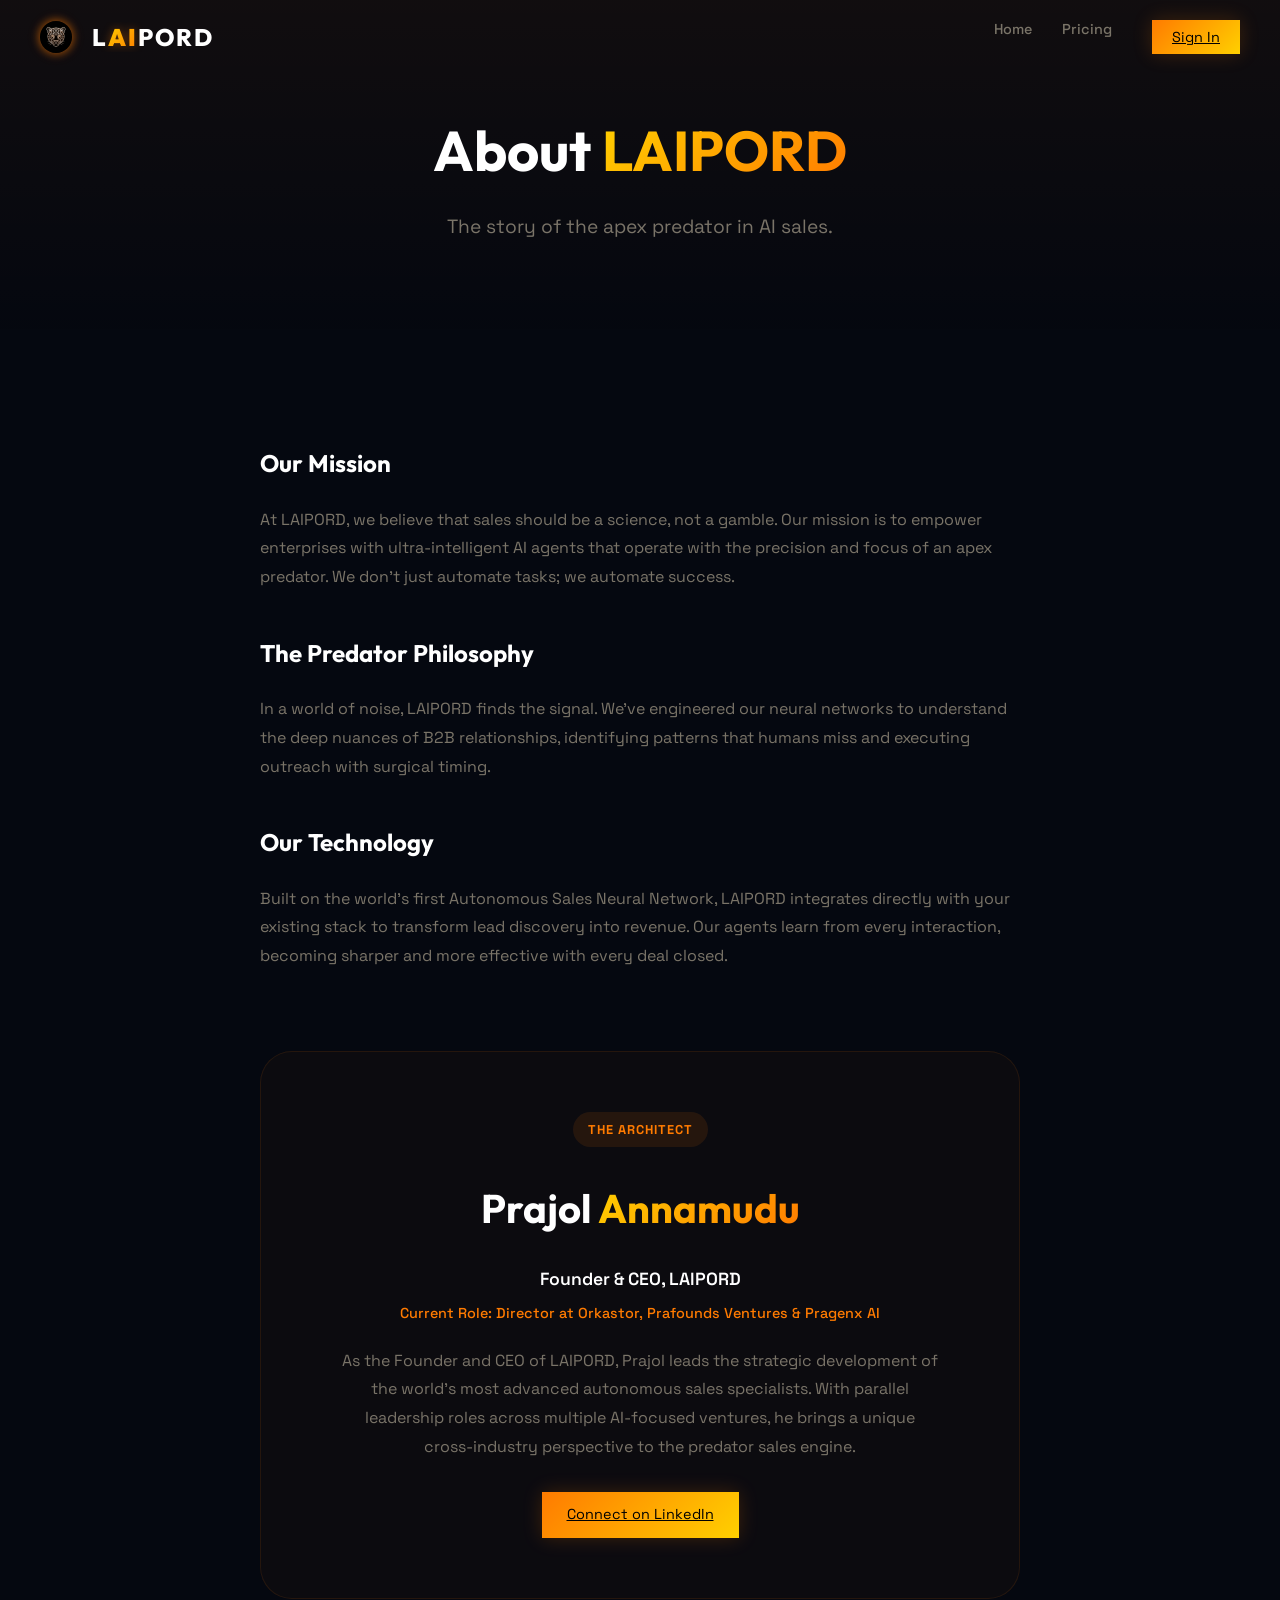
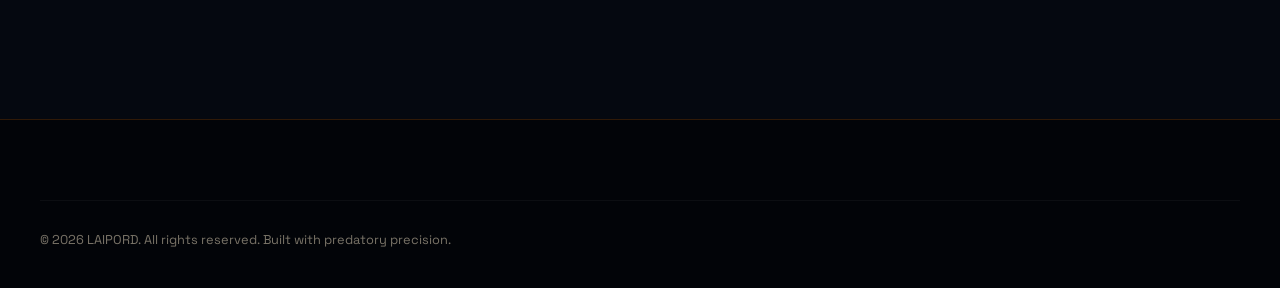
==== about.html @ 66130dd2 "Update founder title to CEO and list current director roles for Prajol Annamudu" ====
<!DOCTYPE html>
<html lang="en" data-theme="dark">
<head>
    <meta charset="UTF-8">
    <meta name="viewport" content="width=device-width, initial-scale=1.0">
    <title>About Us | LAIPORD AI Sales Engine</title>
    <link rel="preconnect" href="https://fonts.googleapis.com">
    <link href="https://fonts.googleapis.com/css2?family=Outfit:wght@300;400;500;600;700;800;900&family=Space+Grotesk:wght@300;400;500;600;700&display=swap" rel="stylesheet">
    <link rel="stylesheet" href="styles.css">
    <style>
        .page-header {
            padding: 120px 20px 60px;
            text-align: center;
            background: linear-gradient(180deg, rgba(255,123,0,0.05) 0%, transparent 100%);
        }
        .page-content {
            max-width: 800px;
            margin: 0 auto;
            padding: 60px 20px;
            line-height: 1.8;
            color: var(--c-text-muted);
        }
        .page-content h2 {
            color: #fff;
            margin-top: 40px;
            margin-bottom: 20px;
            font-family: var(--f-heading);
        }
        [data-theme="light"] .page-content h2 { color: #1A1814; }
        [data-theme="light"] .page-content { color: #444; }
    </style>
    <script>
        (function() {
            const savedTheme = localStorage.getItem('laipord-theme') || 'dark';
            document.documentElement.setAttribute('data-theme', savedTheme);
        })();
    </script>
</head>
<body>
    <!-- BACKGROUND ANIMATIONS -->
    <div class="aura-container">
        <div class="aura-blob aura-1"></div>
        <div class="aura-blob aura-2"></div>
        <div class="aura-blob aura-3"></div>
        <div class="noise-overlay"></div>
    </div>
    <canvas id="particle-canvas"></canvas>
    <canvas id="neural-grid"></canvas>

    <!-- NAVIGATION (Simplified) -->
    <nav id="navbar" class="scrolled">
        <div class="nav-inner">
            <a href="index.html" class="nav-logo">
                <img src="logo.png" alt="Laipord Logo" class="logo-image">
                <div class="logo-text-wrapper">
                    <span class="text-laipord">L<span class="header-ai">AI</span>PORD</span>
                </div>
            </a>
            <div class="nav-links">
                <a href="index.html" class="nav-link">Home</a>
                <a href="pricing.html" class="nav-link">Pricing</a>
                <a href="login.html" class="btn btn-gold" style="padding: 8px 20px; font-size: 0.9rem; margin-left: 10px;">Sign In</a>
            </div>
        </div>
    </nav>

    <header class="page-header">
        <h1 class="hero-title" style="font-size: 3.5rem;">About <span class="text-gold">LAIPORD</span></h1>
        <p class="hero-subtitle">The story of the apex predator in AI sales.</p>
    </header>

    <main class="page-content">
        <h2>Our Mission</h2>
        <p>At LAIPORD, we believe that sales should be a science, not a gamble. Our mission is to empower enterprises with ultra-intelligent AI agents that operate with the precision and focus of an apex predator. We don't just automate tasks; we automate success.</p>
        
        <h2>The Predator Philosophy</h2>
        <p>In a world of noise, LAIPORD finds the signal. We've engineered our neural networks to understand the deep nuances of B2B relationships, identifying patterns that humans miss and executing outreach with surgical timing.</p>

        <h2>Our Technology</h2>
        <p>Built on the world's first Autonomous Sales Neural Network, LAIPORD integrates directly with your existing stack to transform lead discovery into revenue. Our agents learn from every interaction, becoming sharper and more effective with every deal closed.</p>

        <section class="founder-section" style="margin-top: 80px; padding: 60px; background: rgba(255,123,0,0.03); border: 1px solid rgba(255,123,0,0.1); border-radius: 32px; text-align: center;">
            <div class="founder-badge" style="display: inline-block; padding: 6px 15px; background: rgba(255,123,0,0.1); border-radius: 20px; font-size: 0.8rem; font-weight: 700; color: var(--c-gold-primary); margin-bottom: 25px; letter-spacing: 1px; text-transform: uppercase;">The Architect</div>
            <h2 style="margin-top: 0; font-size: 2.5rem;">Prajol <span class="text-gold">Annamudu</span></h2>
            <p style="font-size: 1.1rem; color: #fff; font-weight: 600; margin-bottom: 5px;">Founder & CEO, LAIPORD</p>
            <p style="font-size: 0.9rem; color: var(--c-gold-primary); font-weight: 500; margin-bottom: 20px;">Current Role: Director at Orkastor, Prafounds Ventures & Pragenx AI</p>
            <p style="max-width: 600px; margin: 0 auto 30px;">As the Founder and CEO of LAIPORD, Prajol leads the strategic development of the world's most advanced autonomous sales specialists. With parallel leadership roles across multiple AI-focused ventures, he brings a unique cross-industry perspective to the predator sales engine.</p>
            <div class="founder-links" style="display: flex; justify-content: center; gap: 20px;">
                <a href="https://www.linkedin.com/in/prajol-annamudu-193019249/" target="_blank" class="btn btn-gold" style="padding: 10px 25px; font-size: 0.9rem;">Connect on LinkedIn</a>
            </div>
        </section>
    </main>

    <footer id="footer">
        <div class="footer-bottom">
            <p>© 2026 LAIPORD. All rights reserved. Built with predatory precision.</p>
        </div>
    </footer>

    <script src="script.js"></script>
</body>
</html>
---- styles.css ----
:root {
    /* Color Palette */
    --c-void: #050810;
    --c-black: #000000;
    --c-gold-primary: #FF7B00; /* Vibrant Orange */
    --c-gold-light: #FFD000; /* Bright Yellow */
    --grad-shining: linear-gradient(135deg, #FFD000 0%, #FF7B00 100%);
    --c-gold-glow: rgba(255, 123, 0, 0.4);
    --c-glass: rgba(255, 255, 255, 0.04);
    --c-glass-border: rgba(255, 123, 0, 0.18);
    --c-text-main: #FFFFFF;
    --c-text-muted: #7A7468;
    
    /* Typography */
    --f-heading: 'Outfit', sans-serif;
    --f-body: 'Space Grotesk', sans-serif;
    
    /* Animation & Transitions */
    --transition-smooth: all 0.6s cubic-bezier(0.25, 1, 0.5, 1);
    --transition-fast: all 0.3s cubic-bezier(0.25, 1, 0.5, 1);
}

* { margin: 0; padding: 0; box-sizing: border-box; }

body {
    background-color: var(--c-void);
    color: var(--c-text-main);
    font-family: var(--f-body);
    overflow-x: hidden;
    cursor: none; /* Custom cursor */
}

/* Custom Cursor */
#cursor-dot, #cursor-ring {
    position: fixed;
    top: 0; left: 0;
    transform: translate(-50%, -50%);
    border-radius: 50%;
    pointer-events: none;
    z-index: 9999;
}
#cursor-dot { width: 8px; height: 8px; background-color: var(--c-gold-primary); transition: transform 0.1s; }
#cursor-ring {
    width: 40px; height: 40px;
    border: 1px solid var(--c-gold-glow);
    transition: width 0.3s, height 0.3s, background-color 0.3s;
}

/* Typography Utilities */
h1, h2, h3, .nav-logo { font-family: var(--f-heading); }
.text-gold { background: var(--grad-shining); -webkit-background-clip: text; -webkit-text-fill-color: transparent; font-weight: bold; }
.title-gold {
    background: linear-gradient(135deg, var(--c-gold-light), var(--c-gold-primary));
    -webkit-background-clip: text;
    -webkit-text-fill-color: transparent;
}

/* Canvases */
canvas { position: fixed; top: 0; left: 0; width: 100vw; height: 100vh; pointer-events: none; z-index: -1; }
#neural-grid { z-index: -2; opacity: 0.3; }

/* Buttons */
button { font-family: var(--f-heading); cursor: none; transition: var(--transition-fast); border: none; outline: none; display: inline-flex; align-items: center; justify-content: center; gap: 8px; font-weight: 600; border-radius: 4px; }
.btn-gold { background: linear-gradient(135deg, var(--c-gold-primary), var(--c-gold-light)); color: var(--c-black); padding: 12px 24px; box-shadow: 0 0 20px rgba(255, 123, 0, 0.2); }
.btn-gold:hover { box-shadow: 0 0 30px rgba(255, 123, 0, 0.5); transform: translateY(-2px); }
.btn-outline { background: transparent; border: 1px solid var(--c-gold-primary); color: var(--c-gold-primary); padding: 12px 24px; }
.btn-outline:hover { background: var(--c-glass); transform: translateY(-2px); }
.btn-ghost { background: transparent; color: var(--c-text-main); padding: 12px 24px; }
.btn-ghost:hover { color: var(--c-gold-primary); }
.btn-large { padding: 16px 32px; font-size: 1.1rem; }
.btn-full { width: 100%; }

/* Navigation */
nav { position: fixed; top: 0; width: 100%; z-index: 1000; padding: 20px 0; transition: var(--transition-smooth); }
nav.scrolled { background: var(--c-nav-bg, rgba(5, 8, 16, 0.8)); backdrop-filter: blur(20px); border-bottom: 1px solid var(--c-glass-border); padding: 15px 0; }
.nav-inner { max-width: 1400px; margin: 0 auto; display: flex; justify-content: space-between; align-items: center; padding: 0 40px; }
.nav-logo { text-decoration: none; display: flex; align-items: center; gap: 10px; font-size: 1.5rem; font-weight: 800; color: #fff; letter-spacing: 2px; }
.logo-image { width: 40px; height: 40px; object-fit: contain; border-radius: 50%; box-shadow: 0 0 10px var(--c-gold-glow); }
.logo-text-wrapper { position: relative; display: inline-flex; align-items: center; height: 30px; overflow: hidden; }
.text-laipord { display: inline-block; transition: all 0.4s cubic-bezier(0.4, 0, 0.2, 1); transform-origin: left; }
.text-ai { position: absolute; left: 0; display: inline-block; background: var(--grad-shining); -webkit-background-clip: text; -webkit-text-fill-color: transparent; font-weight: 800; opacity: 0; transform: translateY(100%); transition: all 0.4s cubic-bezier(0.4, 0, 0.2, 1); }
nav.scrolled .text-laipord { opacity: 0; transform: translateY(-100%); }
nav.scrolled .text-ai { opacity: 1; transform: translateY(0); }
.footer-logo-wrap { display: flex; align-items: center; gap: 10px; margin-bottom: 15px; }
.nav-links { display: flex; gap: 30px; }
.nav-link { text-decoration: none; color: var(--c-text-muted); font-size: 0.9rem; font-weight: 500; transition: var(--transition-fast); position: relative; }
.nav-link::after { content: ''; position: absolute; bottom: -5px; left: 0; width: 0; height: 2px; background: var(--c-gold-primary); transition: var(--transition-fast); }
.nav-link:hover, .nav-link.active { color: #fff; }
.nav-link.active::after, .nav-link:hover::after { width: 100%; }
.nav-actions { display: flex; gap: 15px; }

/* Hero Section */
.hero-section { min-height: 100vh; display: flex; align-items: center; position: relative; padding: 120px 40px 0; max-width: 1400px; margin: 0 auto; }
.hero-content { flex: 1; z-index: 10; max-width: 600px; }

.hero-badge { 
    display: inline-flex; 
    align-items: center; 
    gap: 10px; 
    background: var(--c-glass); 
    border: 1px solid var(--c-glass-border); 
    padding: 10px 22px; 
    border-radius: 30px; 
    font-family: 'Space Grotesk', sans-serif;
    font-size: 1.05rem; 
    font-weight: 700; 
    color: var(--c-gold-primary); 
    margin-bottom: 30px; 
    letter-spacing: 0.5px;
    box-shadow: 0 4px 15px rgba(255, 123, 0, 0.1);
    transition: all 0.3s ease;
}
.hero-badge:hover {
    transform: translateY(-2px);
    box-shadow: 0 6px 20px rgba(255, 123, 0, 0.2);
    border-color: var(--c-gold-primary);
}

.badge-dot { width: 6px; height: 6px; background: var(--c-gold-light); border-radius: 50%; box-shadow: 0 0 10px var(--c-gold-light); animation: pulse 2s infinite; }
.hero-title { font-size: 4.5rem; line-height: 1.1; margin-bottom: 30px; }
.title-line { display: block; }
.hero-subtitle { font-size: 1.2rem; color: var(--c-text-muted); line-height: 1.6; margin-bottom: 40px; }
.hero-buttons { display: flex; gap: 20px; margin-bottom: 60px; }
.hero-stats { display: flex; gap: 40px; align-items: center; }
.stat-number { font-size: 2.5rem; font-family: var(--f-heading); font-weight: 700; color: #fff; }
.stat-suffix { font-size: 1.5rem; color: var(--c-gold-primary); font-weight: 700; }
.stat-label { display: block; font-size: 0.9rem; color: var(--c-text-muted); text-transform: uppercase; letter-spacing: 1px; }
.stat-divider { width: 1px; height: 40px; background: var(--c-glass-border); }

/* Hero Visual & Mascot */
.hero-visual { flex: 1; position: relative; display: flex; justify-content: center; align-items: center; height: 600px; perspective: 1200px; }

/* AI Neural Core */
.ai-core-container { width: 300px; height: 300px; position: relative; z-index: 2; transform-style: preserve-3d; animation: float-core 8s ease-in-out infinite; }
.core-glow { position: absolute; top: 50%; left: 50%; transform: translate(-50%, -50%); width: 250px; height: 250px; background: radial-gradient(circle, var(--c-gold-primary) 0%, transparent 70%); filter: blur(40px); opacity: 0.6; animation: pulse-core-glow 4s infinite alternate; pointer-events: none; }

.ai-brain { position: absolute; top: 50%; left: 50%; width: 100px; height: 100px; margin: -50px 0 0 -50px; transform-style: preserve-3d; animation: spin-brain 12s linear infinite; }
.brain-face { position: absolute; width: 100px; height: 100px; background: rgba(255, 123, 0, 0.15); border: 2px solid var(--c-gold-primary); box-shadow: inset 0 0 20px rgba(255, 123, 0, 0.5), 0 0 15px rgba(255, 123, 0, 0.4); backdrop-filter: blur(5px); }
.bf-front  { transform: translateZ(50px); }
.bf-back   { transform: translateZ(-50px); }
.bf-left   { transform: rotateY(-90deg) translateZ(50px); }
.bf-right  { transform: rotateY(90deg) translateZ(50px); }
.bf-top    { transform: rotateX(90deg) translateZ(50px); }
.bf-bottom { transform: rotateX(-90deg) translateZ(50px); }

.neural-sphere { position: absolute; top: 50%; left: 50%; border-radius: 50%; border: 1px dashed var(--c-gold-light); transform-style: preserve-3d; }
.sphere-x { width: 340px; height: 340px; margin: -170px 0 0 -170px; animation: spin-sphere-x 8s linear infinite; }
.sphere-y { width: 300px; height: 300px; margin: -150px 0 0 -150px; animation: spin-sphere-y 10s linear infinite; border-color: rgba(255, 123, 0, 0.5); border-style: dotted; border-width: 2px; }
.sphere-z { width: 260px; height: 260px; margin: -130px 0 0 -130px; animation: spin-sphere-z 12s linear infinite; border-color: rgba(245, 200, 66, 0.8); }

.orbit-particle { position: absolute; top: 50%; left: 50%; width: 100%; height: 100%; transform-style: preserve-3d; }
.orbit-particle::after { content: ''; position: absolute; top: -5px; left: 50%; width: 8px; height: 8px; background: #fff; border-radius: 50%; box-shadow: 0 0 15px #fff, 0 0 30px var(--c-gold-primary); }
.p1 { animation: orbit-p 4s linear infinite; }
.p2 { animation: orbit-p 6s linear infinite reverse; transform: rotateX(45deg); }
.p3 { animation: orbit-p 5s linear infinite; transform: rotateY(45deg) rotateX(45deg); }

@keyframes spin-brain { 0% { transform: rotateX(0deg) rotateY(0deg) rotateZ(0deg); } 100% { transform: rotateX(360deg) rotateY(360deg) rotateZ(360deg); } }
@keyframes spin-sphere-x { 0% { transform: rotateX(0deg) rotateY(45deg); } 100% { transform: rotateX(360deg) rotateY(45deg); } }
@keyframes spin-sphere-y { 0% { transform: rotateY(0deg) rotateZ(45deg); } 100% { transform: rotateY(360deg) rotateZ(45deg); } }
@keyframes spin-sphere-z { 0% { transform: rotateZ(0deg) rotateX(45deg); } 100% { transform: rotateZ(360deg) rotateX(45deg); } }
@keyframes orbit-p { 0% { transform: rotateZ(0deg); } 100% { transform: rotateZ(360deg); } }
@keyframes float-core { 0%, 100% { transform: translateY(0); } 50% { transform: translateY(-20px); } }
@keyframes pulse-core-glow { 0% { opacity: 0.4; transform: translate(-50%, -50%) scale(0.9); } 100% { opacity: 0.8; transform: translate(-50%, -50%) scale(1.1); } }

/* Holographic UI Elements */
.holo-ring { position: absolute; top: 50%; left: 50%; border-radius: 50%; border: 1px solid rgba(255, 123, 0, 0.3); transform: translate(-50%, -50%) rotateX(70deg) rotateY(10deg); z-index: 1; pointer-events: none; }
.holo-ring-1 { width: 450px; height: 450px; border-left: 2px solid var(--c-gold-primary); border-right: 2px solid transparent; animation: spin-ring 10s linear infinite; }
.holo-ring-2 { width: 550px; height: 550px; border-top: 2px solid var(--c-gold-light); border-bottom: 2px solid transparent; animation: spin-ring 15s linear infinite reverse; opacity: 0.6; }
.holo-ring-3 { width: 350px; height: 350px; border: 1px dashed var(--c-gold-primary); animation: spin-ring 20s linear infinite; opacity: 0.4; }
@keyframes spin-ring { 0% { transform: translate(-50%, -50%) rotateX(70deg) rotateY(10deg) rotateZ(0deg); } 100% { transform: translate(-50%, -50%) rotateX(70deg) rotateY(10deg) rotateZ(360deg); } }

.scanner-line { position: absolute; top: 0; left: 10%; width: 80%; height: 2px; background: var(--c-gold-primary); box-shadow: 0 0 20px var(--c-gold-primary), 0 0 40px var(--c-gold-light); z-index: 3; animation: scan 4s ease-in-out infinite; opacity: 0.7; pointer-events: none; }
@keyframes scan { 0%, 100% { top: 10%; opacity: 0; } 10%, 90% { opacity: 0.8; } 50% { top: 90%; } }

.data-node { position: absolute; width: 6px; height: 6px; background: var(--c-gold-light); border-radius: 50%; box-shadow: 0 0 10px var(--c-gold-light); z-index: 4; }
.data-node::after { content: ''; position: absolute; top: 50%; left: 50%; transform: translate(-50%, -50%); width: 20px; height: 20px; border: 1px solid rgba(255, 123, 0, 0.5); border-radius: 50%; animation: pulse-ring 2s infinite; }
.dn-1 { top: 20%; left: 20%; animation: float 4s ease-in-out infinite; }
.dn-2 { top: 70%; right: 25%; animation: float 5s ease-in-out infinite 1s; }
.dn-3 { top: 40%; right: 15%; animation: float 6s ease-in-out infinite 2s; }
@keyframes pulse-ring { 0% { width: 6px; height: 6px; opacity: 1; } 100% { width: 40px; height: 40px; opacity: 0; } }

/* Floating Cards in Hero */
.floating-card { position: absolute; background: rgba(10, 15, 25, 0.6); backdrop-filter: blur(10px); border: 1px solid var(--c-glass-border); padding: 15px 20px; border-radius: 12px; display: flex; align-items: center; gap: 15px; z-index: 5; box-shadow: 0 10px 30px rgba(0,0,0,0.5); animation: float-card 8s ease-in-out infinite; }
.fc-1 { top: 10%; right: 10%; animation-delay: 0s; }
.fc-2 { bottom: 20%; left: 0; animation-delay: -2s; }
.fc-3 { bottom: 30%; right: -5%; animation-delay: -4s; }
.fc-icon { font-size: 1.5rem; background: var(--c-glass); width: 40px; height: 40px; display: flex; align-items: center; justify-content: center; border-radius: 8px; border: 1px solid rgba(255, 123, 0, 0.1); }
.fc-text { display: flex; flex-direction: column; }
.fc-label { font-size: 0.7rem; color: var(--c-text-muted); text-transform: uppercase; letter-spacing: 1px; }
.fc-value { font-size: 1.2rem; font-weight: 700; color: var(--c-gold-primary); }

/* Scroll Indicator */
.scroll-indicator { position: absolute; bottom: 40px; left: 50%; transform: translateX(-50%); display: flex; flex-direction: column; align-items: center; gap: 10px; color: var(--c-text-muted); font-size: 0.8rem; letter-spacing: 2px; text-transform: uppercase; }
.scroll-mouse { width: 24px; height: 36px; border: 2px solid var(--c-text-muted); border-radius: 12px; display: flex; justify-content: center; padding-top: 6px; }
.scroll-wheel { width: 4px; height: 6px; background: var(--c-gold-primary); border-radius: 2px; animation: scroll-wheel 1.5s infinite; }

/* General Sections */
.section { padding: 120px 40px; max-width: 1400px; margin: 0 auto; position: relative; }
.section-header { text-align: center; margin-bottom: 80px; }
.section-tag { display: inline-block; color: var(--c-gold-primary); font-size: 0.9rem; text-transform: uppercase; letter-spacing: 2px; margin-bottom: 15px; }
.section-title { font-size: 3.5rem; margin-bottom: 20px; }
.section-desc { color: var(--c-text-muted); font-size: 1.1rem; max-width: 600px; margin: 0 auto; line-height: 1.6; }

/* Features Section */
.features-grid { display: grid; grid-template-columns: repeat(auto-fit, minmax(350px, 1fr)); gap: 30px; }
.feature-card { background: var(--c-glass); border: 1px solid var(--c-glass-border); padding: 40px; border-radius: 16px; position: relative; overflow: hidden; transition: var(--transition-smooth); }
.feature-card:hover { transform: translateY(-10px); background: rgba(255, 255, 255, 0.08); border-color: rgba(255, 123, 0, 0.4); }
.feature-icon-wrap { width: 60px; height: 60px; background: linear-gradient(135deg, rgba(255, 123, 0, 0.2), transparent); border: 1px solid var(--c-glass-border); border-radius: 12px; display: flex; align-items: center; justify-content: center; margin-bottom: 25px; }
.feature-icon { font-size: 1.8rem; }
.feature-card h3 { font-size: 1.5rem; margin-bottom: 15px; }
.feature-card p { color: var(--c-text-muted); line-height: 1.6; }
.feature-glow { position: absolute; top: 0; left: 0; width: 100%; height: 100%; background: radial-gradient(circle at center, var(--c-gold-glow) 0%, transparent 60%); opacity: 0; transition: var(--transition-smooth); pointer-events: none; }
.feature-card:hover .feature-glow { opacity: 0.2; }

/* Metrics Section */
.metrics-grid { display: grid; grid-template-columns: repeat(auto-fit, minmax(250px, 1fr)); gap: 40px; text-align: center; }
.metric-card { padding: 30px; }
.metric-ring { position: relative; width: 120px; height: 120px; margin: 0 auto 20px; display: flex; align-items: center; justify-content: center; }
.metric-ring svg { position: absolute; top: 0; left: 0; width: 100%; height: 100%; transform: rotate(-90deg); }
.ring-bg { fill: none; stroke: var(--c-glass); stroke-width: 6; }
.ring-fill { fill: none; stroke: var(--c-gold-primary); stroke-width: 6; stroke-dasharray: 339.292; stroke-dashoffset: 339.292; transition: stroke-dashoffset 2s ease-out; stroke-linecap: round; }
.metric-percent { font-family: var(--f-heading); font-size: 1.5rem; font-weight: 700; color: #fff; }
.metric-card h3 { font-size: 1.2rem; margin-bottom: 10px; }
.metric-card p { color: var(--c-text-muted); font-size: 0.9rem; }

/* Dashboard Section */
.dashboard-preview { position: relative; margin-top: 60px; perspective: 1000px; }
.dash-window { background: var(--c-dash-window, #0A0D14); border: 1px solid var(--c-glass-border); border-radius: 12px; overflow: hidden; box-shadow: 0 30px 60px rgba(0,0,0,0.8), 0 0 40px rgba(255, 123, 0, 0.1); transform: rotateX(5deg); transition: transform 0.5s ease; }
.dash-window:hover { transform: rotateX(0deg); box-shadow: 0 40px 80px rgba(0,0,0,0.9), 0 0 60px rgba(255, 123, 0, 0.2); }
.dash-toolbar { background: var(--c-dash-toolbar, #12151C); padding: 12px 20px; display: flex; align-items: center; border-bottom: 1px solid var(--c-glass-border); }
.dash-dots { display: flex; gap: 8px; }
.dash-dots span { width: 12px; height: 12px; border-radius: 50%; background: #333; }
.dash-dots span:nth-child(1) { background: #FF5F56; }
.dash-dots span:nth-child(2) { background: #FFBD2E; }
.dash-dots span:nth-child(3) { background: #27C93F; }
.dash-url { flex: 1; text-align: center; color: var(--c-text-muted); font-size: 0.8rem; font-family: monospace; }
.dash-body { display: flex; height: 600px; }
.dash-sidebar { width: 200px; border-right: 1px solid var(--c-glass-border); padding: 20px 0; }
.dash-nav-item { padding: 12px 20px; color: var(--c-text-muted); font-size: 0.9rem; cursor: pointer; transition: var(--transition-fast); }
.dash-nav-item:hover, .dash-nav-item.active { background: var(--c-glass); color: #fff; border-left: 3px solid var(--c-gold-primary); }
.dash-main { flex: 1; padding: 30px; background: radial-gradient(circle at center, rgba(255, 123, 0, 0.05) 0%, transparent 70%); }
.dash-kpi-row { display: grid; grid-template-columns: repeat(4, 1fr); gap: 20px; margin-bottom: 30px; }
.dash-kpi { background: var(--c-glass); border: 1px solid var(--c-glass-border); padding: 20px; border-radius: 8px; display: flex; flex-direction: column; }
.kpi-val { font-size: 1.8rem; font-family: var(--f-heading); font-weight: 700; margin-bottom: 5px; }
.kpi-label { color: var(--c-text-muted); font-size: 0.8rem; text-transform: uppercase; margin-bottom: 10px; }
.kpi-change { font-size: 0.8rem; font-weight: 600; }
.kpi-change.up { color: #27C93F; }
.dash-chart-row { display: grid; grid-template-columns: 2fr 1fr; gap: 20px; height: 350px; }
.dash-chart, .dash-chat { background: var(--c-glass); border: 1px solid var(--c-glass-border); border-radius: 8px; padding: 20px; display: flex; flex-direction: column; }
.chart-title { font-family: var(--f-heading); font-size: 1.1rem; margin-bottom: 20px; color: var(--c-gold-light); }
.chart-bars { display: flex; align-items: flex-end; gap: 10px; flex: 1; padding-bottom: 20px; border-bottom: 1px solid var(--c-glass-border); }
.bar { flex: 1; background: rgba(255, 123, 0, 0.2); height: var(--h); border-radius: 4px 4px 0 0; position: relative; transition: var(--transition-fast); }
.bar:hover, .bar.active { background: var(--c-gold-primary); box-shadow: 0 0 15px var(--c-gold-glow); }
.bar span { position: absolute; bottom: -25px; left: 50%; transform: translateX(-50%); font-size: 0.7rem; color: var(--c-text-muted); }
.chat-messages { flex: 1; overflow-y: auto; display: flex; flex-direction: column; gap: 10px; margin-bottom: 15px; }
.chat-msg { padding: 10px 15px; border-radius: 8px; font-size: 0.85rem; line-height: 1.4; max-width: 90%; }
.chat-msg.ai { background: rgba(255, 123, 0, 0.1); border: 1px solid var(--c-glass-border); align-self: flex-start; color: #fff; }
.chat-msg.user { background: var(--c-glass); align-self: flex-end; color: var(--c-text-muted); text-align: right; }
.chat-input-area { display: flex; gap: 10px; }
.chat-input { flex: 1; background: rgba(0,0,0,0.5); border: 1px solid var(--c-glass-border); padding: 10px; border-radius: 4px; color: #fff; outline: none; }
.chat-send { background: var(--c-gold-primary); color: #000; border: none; padding: 0 15px; border-radius: 4px; font-weight: bold; }

/* Pricing Section */
.pricing-grid { display: grid; grid-template-columns: repeat(auto-fit, minmax(300px, 1fr)); gap: 30px; align-items: center; }
.pricing-card { background: var(--c-glass); border: 1px solid var(--c-glass-border); padding: 40px; border-radius: 16px; position: relative; text-align: left; transition: var(--transition-smooth); }
.pricing-card:hover { transform: translateY(-10px); }
.pricing-card.featured { background: rgba(255, 123, 0, 0.05); border-color: var(--c-gold-primary); transform: scale(1.05); box-shadow: 0 20px 40px rgba(0,0,0,0.5), 0 0 30px rgba(255, 123, 0, 0.15); }
.pricing-card.featured:hover { transform: scale(1.05) translateY(-10px); }
.pricing-badge { position: absolute; top: -12px; left: 50%; transform: translateX(-50%); background: var(--c-gold-primary); color: #000; padding: 4px 12px; border-radius: 20px; font-size: 0.8rem; font-weight: 700; text-transform: uppercase; }
.pricing-tier { font-family: var(--f-heading); font-size: 1.5rem; margin-bottom: 15px; color: var(--c-gold-light); }
.pricing-price { margin-bottom: 30px; display: flex; align-items: baseline; }
.price-currency { font-size: 1.5rem; color: var(--c-text-muted); }
.price-amount { font-size: 3.5rem; font-family: var(--f-heading); font-weight: 700; color: #fff; }
.price-period { color: var(--c-text-muted); margin-left: 5px; }
.pricing-features { list-style: none; margin-bottom: 40px; }
.pricing-features li { padding: 10px 0; color: var(--c-text-muted); border-bottom: 1px solid var(--c-glass); display: flex; align-items: center; gap: 10px; }
.pricing-features li::before { content: '✓'; color: var(--c-gold-primary); font-weight: bold; }

/* Contact / CTA */
.cta-block { background: linear-gradient(135deg, rgba(255, 123, 0, 0.1), transparent); border: 1px solid var(--c-gold-glow); padding: 80px 40px; border-radius: 24px; text-align: center; position: relative; overflow: hidden; }
.cta-block::before { content: ''; position: absolute; top: 0; left: 0; width: 100%; height: 100%; background: url('[data-uri]') repeat; opacity: 0.1; }
.cta-title { font-size: 3rem; margin-bottom: 20px; position: relative; z-index: 2; }
.cta-desc { color: var(--c-text-muted); font-size: 1.2rem; max-width: 600px; margin: 0 auto 40px; position: relative; z-index: 2; }
.cta-form { display: flex; gap: 15px; max-width: 500px; margin: 0 auto 20px; position: relative; z-index: 2; }
.cta-input { flex: 1; background: rgba(0,0,0,0.6); border: 1px solid var(--c-glass-border); padding: 15px 20px; border-radius: 4px; color: #fff; font-size: 1rem; font-family: var(--f-body); outline: none; transition: var(--transition-fast); }
.cta-input:focus { border-color: var(--c-gold-primary); box-shadow: 0 0 15px var(--c-gold-glow); }
.cta-note { color: var(--c-text-muted); font-size: 0.8rem; position: relative; z-index: 2; }

/* Footer */
footer { border-top: 1px solid var(--c-glass-border); padding: 80px 40px 40px; background: var(--c-footer-bg, #020408); margin-top: 60px; }
.footer-inner { max-width: 1400px; margin: 0 auto; display: flex; justify-content: space-between; flex-wrap: wrap; gap: 40px; margin-bottom: 60px; }
.footer-brand { max-width: 300px; }
.footer-brand .logo-text { font-family: var(--f-heading); font-size: 1.5rem; font-weight: 800; color: #fff; letter-spacing: 2px; }
.footer-tagline { color: var(--c-text-muted); margin-top: 15px; font-size: 0.9rem; }
.footer-links { display: flex; gap: 80px; flex-wrap: wrap; }
.footer-col h4 { color: #fff; font-family: var(--f-heading); margin-bottom: 20px; font-size: 1.1rem; }
.footer-col a { display: block; color: var(--c-text-muted); text-decoration: none; margin-bottom: 12px; font-size: 0.9rem; transition: var(--transition-fast); }
.footer-col a:hover { color: var(--c-gold-primary); transform: translateX(5px); }
.footer-bottom { max-width: 1400px; margin: 0 auto; padding-top: 30px; border-top: 1px solid var(--c-glass); text-align: center; color: var(--c-text-muted); font-size: 0.8rem; }

/* Mobile Menu & Hamburger */
.nav-hamburger { display: none; flex-direction: column; gap: 6px; background: transparent; padding: 10px; cursor: pointer; z-index: 1001; }
.nav-hamburger span { width: 30px; height: 2px; background: #fff; transition: var(--transition-fast); }
.mobile-menu { position: fixed; top: 0; left: 0; width: 100vw; height: 100vh; background: var(--c-mobile-menu-bg, rgba(5, 8, 16, 0.98)); backdrop-filter: blur(20px); z-index: 999; display: flex; flex-direction: column; align-items: center; justify-content: center; gap: 30px; transform: translateY(-100%); transition: var(--transition-smooth); }
.mobile-menu.active { transform: translateY(0); }
.mobile-link { font-size: 1.5rem; font-family: var(--f-heading); font-weight: 600; color: #fff; text-decoration: none; }

/* Animations */
@keyframes float { 0%, 100% { transform: translateY(0); } 50% { transform: translateY(-20px); } }
@keyframes float-card { 0%, 100% { transform: translateY(0) rotate(0); } 50% { transform: translateY(-15px) rotate(2deg); } }
@keyframes pulse { 0% { box-shadow: 0 0 0 0 rgba(245, 200, 66, 0.7); } 70% { box-shadow: 0 0 0 10px rgba(245, 200, 66, 0); } 100% { box-shadow: 0 0 0 0 rgba(245, 200, 66, 0); } }
@keyframes scroll-wheel { 0% { transform: translateY(0); opacity: 1; } 100% { transform: translateY(15px); opacity: 0; } }

/* Reveal Classes (for JS) */
.reveal-up { opacity: 0; transform: translateY(40px); transition: opacity 0.8s ease, transform 0.8s ease; transition-delay: var(--delay, 0s); }
.reveal-up.active { opacity: 1; transform: translateY(0); }
.reveal-scale { opacity: 0; transform: scale(0.9); transition: opacity 1s ease, transform 1s ease; }
.reveal-scale.active { opacity: 1; transform: scale(1); }

/* Loader */
#loader { position: fixed; top: 0; left: 0; width: 100vw; height: 100vh; background: var(--c-void); z-index: 99999; display: flex; flex-direction: column; align-items: center; justify-content: center; transition: opacity 0.8s ease; }
.loader-logo { font-family: var(--f-heading); font-size: 3rem; font-weight: 800; color: #fff; letter-spacing: 5px; margin-bottom: 30px; display: flex; }
.loader-letter { color: #fff; opacity: 0; transform: translateY(20px); animation: text-reveal 0.5s forwards; animation-delay: calc(var(--i) * 0.1s); }
.loader-ai { background: linear-gradient(90deg, #FF7B00, #FFD000, #FF7B00) !important; background-size: 200% auto !important; -webkit-background-clip: text !important; -webkit-text-fill-color: transparent !important; background-clip: text !important; filter: drop-shadow(0 0 8px rgba(255,180,0,0.7)); animation: text-reveal 0.5s forwards, gradient-shine 2s linear infinite !important; animation-delay: calc(var(--i) * 0.1s), 0s !important; font-weight: 900; }
.loader-ai-small { background: linear-gradient(90deg, #FF7B00, #FFD000, #FF7B00); background-size: 200% auto; -webkit-background-clip: text; -webkit-text-fill-color: transparent; background-clip: text; font-weight: 700; animation: gradient-shine 2s linear infinite; }
@keyframes gradient-shine { 0% { background-position: 0% center; } 100% { background-position: 200% center; } }
.loader-bar { width: 200px; height: 2px; background: var(--c-glass); margin-bottom: 15px; overflow: hidden; }
.loader-fill { width: 0%; height: 100%; background: var(--c-gold-primary); animation: load-bar 2s ease forwards; }
.loader-text { color: var(--c-text-muted); font-size: 0.9rem; font-family: monospace; }
@keyframes text-reveal { to { opacity: 1; transform: translateY(0); } }
@keyframes load-bar { to { width: 100%; } }

/* Media Queries */
@media (max-width: 1024px) {
    .hero-section { flex-direction: column; text-align: center; padding-top: 150px; }
    .hero-stats { justify-content: center; }
    .hero-buttons { justify-content: center; }
    .hero-visual { margin-top: 50px; height: 400px; }
    .floating-card { display: none; }
    .dash-chart-row { grid-template-columns: 1fr; height: auto; }
}
@media (max-width: 768px) {
    .nav-links, .nav-actions { display: none; }
    .nav-hamburger { display: flex; }
    .hero-title { font-size: 3rem; }
    .pricing-card.featured { transform: none; }
    .pricing-card.featured:hover { transform: translateY(-10px); }
    .section-title { font-size: 2.5rem; }
}

/* --- NEW SECTIONS STYLING --- */

/* Normal Cursor Override */
body, a, button, input { cursor: auto; }
a, button, .faq-question { cursor: pointer; }

/* SVG Icons */
.feature-icon svg { width: 32px; height: 32px; color: var(--gold-primary); }

/* Benefits */
.benefits-grid { display: grid; grid-template-columns: repeat(auto-fit, minmax(300px, 1fr)); gap: 30px; }
.benefit-card { background: rgba(255,255,255,0.02); border: 1px solid var(--border-color); padding: 40px; border-radius: 16px; transition: transform 0.3s; }
.benefit-card:hover { transform: translateY(-5px); border-color: rgba(255, 123, 0, 0.3); }
.benefit-card h4 { font-family: var(--font-head); font-size: 1.2rem; color: #fff; margin-bottom: 15px; }
.benefit-card p { color: var(--text-muted); font-size: 0.95rem; }

/* Compare Table */
.compare-table-wrapper { overflow-x: auto; background: rgba(255,255,255,0.02); border: 1px solid var(--border-color); border-radius: 16px; padding: 2px; }
.compare-table { width: 100%; border-collapse: collapse; text-align: left; }
.compare-table th, .compare-table td { padding: 20px 30px; border-bottom: 1px solid var(--border-color); }
.compare-table th { font-family: var(--font-head); color: #fff; font-weight: 600; }
.compare-table tr:last-child td { border-bottom: none; }
.highlight-col { background: rgba(255, 123, 0, 0.05); color: var(--gold-primary) !important; font-weight: 600; border-left: 1px solid rgba(255, 123, 0, 0.2); border-right: 1px solid rgba(255, 123, 0, 0.2); }

/* Why Us */
.why-grid { display: grid; grid-template-columns: 1fr 1fr; gap: 60px; align-items: center; }
.why-list { margin-top: 30px; list-style: none; }
.why-list li { margin-bottom: 15px; padding-left: 30px; position: relative; color: var(--text-muted); }
.why-list li::before { content: '→'; position: absolute; left: 0; color: var(--gold-primary); font-weight: bold; }
.holo-globe { width: 300px; height: 300px; position: relative; margin: 0 auto; perspective: 1000px; }
.globe-ring { position: absolute; width: 100%; height: 100%; border: 2px solid rgba(255, 123, 0, 0.3); border-radius: 50%; top: 0; left: 0; animation: spinGlobe 10s linear infinite; }
.globe-ring:nth-child(2) { transform: rotateX(70deg); animation-duration: 15s; }
.globe-core { position: absolute; width: 100px; height: 100px; background: radial-gradient(circle, var(--gold-primary), transparent 70%); top: 50%; left: 50%; transform: translate(-50%, -50%); opacity: 0.5; filter: blur(20px); }
@keyframes spinGlobe { 100% { transform: rotateY(360deg); } }

/* FAQ */
.faq-list { max-width: 800px; margin: 0 auto; }
.faq-item { border-bottom: 1px solid var(--border-color); }
.faq-question { padding: 25px 0; font-family: var(--font-head); font-size: 1.2rem; color: #fff; display: flex; justify-content: space-between; align-items: center; user-select: none; }
.faq-answer { max-height: 0; overflow: hidden; transition: max-height 0.4s ease, padding 0.4s ease; color: var(--text-muted); }
.faq-item.active .faq-answer { max-height: 200px; padding-bottom: 25px; }
.faq-icon { color: var(--gold-primary); font-size: 1.5rem; transition: transform 0.3s; }
.faq-item.active .faq-icon { transform: rotate(45deg); }

@media(max-width: 768px) {
    .why-grid { grid-template-columns: 1fr; }
    .compare-table th, .compare-table td { padding: 15px; }
}

/* Hero Definition Block */
.hero-definition {
    background: rgba(255, 255, 255, 0.02);
    border: 1px solid var(--c-glass-border);
    padding: 12px 20px;
    border-radius: 8px;
    display: inline-block;
    margin-bottom: 20px;
    backdrop-filter: blur(10px);
    font-family: monospace;
    font-size: 0.95rem;
    box-shadow: 0 4px 20px rgba(0,0,0,0.3);
}
.def-word {
    font-weight: 700;
    color: var(--c-gold-primary);
    font-size: 1.1rem;
    margin-right: 8px;
}
.def-pronun {
    color: var(--c-text-muted);
    font-style: italic;
    margin-right: 8px;
}
.def-type {
    color: #fff;
    margin-right: 12px;
}
.def-text {
    color: var(--c-text-muted);
    border-left: 1px solid var(--c-glass-border);
    padding-left: 12px;
}

/* Definition Section */
.definition-section { padding: 80px 0 40px; text-align: center; }
.definition-wrapper { max-width: 900px; margin: 0 auto; background: rgba(255, 255, 255, 0.01); border: 1px solid rgba(255, 255, 255, 0.05); padding: 60px 40px; border-radius: 24px; position: relative; box-shadow: inset 0 0 100px rgba(255, 123, 0, 0.02); }
.definition-wrapper::before { content: ''; position: absolute; top: -1px; left: 50%; transform: translateX(-50%); width: 200px; height: 1px; background: linear-gradient(90deg, transparent, var(--c-gold-primary), transparent); }
.huge-dictionary { font-family: monospace; font-size: 1.2rem; margin-bottom: 40px; padding-bottom: 30px; border-bottom: 1px dashed rgba(255, 255, 255, 0.1); display: inline-block; }
.def-word { font-weight: 800; color: var(--c-gold-primary); font-size: 1.5rem; letter-spacing: 2px; margin-right: 15px; }
.def-pronun { color: var(--c-text-muted); font-style: italic; margin-right: 15px; }
.def-type { color: #fff; margin-right: 20px; font-weight: bold; }
.def-text { color: #aaa; border-left: 2px solid var(--c-gold-primary); padding-left: 15px; }
.definition-tagline { font-family: var(--f-heading); font-size: 3rem; font-weight: 800; line-height: 1.1; margin-bottom: 25px; color: #fff; letter-spacing: -1px; }
.definition-desc { font-size: 1.2rem; color: var(--c-text-muted); max-width: 700px; margin: 0 auto; line-height: 1.6; }

@media (max-width: 768px) {
    .huge-dictionary { font-size: 0.9rem; }
    .def-word { font-size: 1.2rem; display: block; margin-bottom: 10px; }
    .def-text { display: block; margin-top: 15px; border-left: none; border-top: 2px solid var(--c-gold-primary); padding-left: 0; padding-top: 10px; }
    .definition-tagline { font-size: 2rem; }
}

/* Definition Section */
.definition-section { padding: 100px 0; text-align: center; position: relative; overflow: hidden; }
.definition-wrapper { 
    max-width: 1000px; margin: 0 auto; 
    background: linear-gradient(180deg, rgba(10, 13, 20, 0.9) 0%, rgba(5, 8, 16, 0.95) 100%);
    border: 1px solid rgba(255, 123, 0, 0.2); 
    padding: 80px 40px; 
    border-radius: 32px; 
    position: relative; 
    box-shadow: 0 40px 100px rgba(0,0,0,0.8), inset 0 0 80px rgba(255, 123, 0, 0.05);
    backdrop-filter: blur(20px);
}
.definition-wrapper::before { 
    content: ''; position: absolute; top: 0; left: 0; right: 0; height: 2px; 
    background: linear-gradient(90deg, transparent, var(--c-gold-primary), transparent); 
    border-radius: 32px 32px 0 0;
}
.def-glow-orb {
    position: absolute; top: -50px; left: 50%; transform: translateX(-50%);
    width: 300px; height: 100px;
    background: var(--c-gold-primary);
    filter: blur(80px); opacity: 0.15; z-index: 0;
    border-radius: 50%; pointer-events: none;
}
.def-header { position: relative; z-index: 1; margin-bottom: 40px; }
.def-badge {
    display: inline-block; padding: 8px 24px;
    background: rgba(255, 123, 0, 0.1);
    border: 1px solid rgba(255, 123, 0, 0.3);
    border-radius: 30px; font-family: var(--f-heading);
    color: var(--c-gold-primary); font-size: 0.9rem; font-weight: 700;
    letter-spacing: 3px; box-shadow: 0 0 20px rgba(255, 123, 0, 0.2);
}
.def-content-box { position: relative; z-index: 1; margin-bottom: 40px; }
.def-main-text { font-family: var(--f-heading); font-size: 2.8rem; font-weight: 400; color: #fff; line-height: 1.3; }
.text-gradient-gold { background: var(--grad-shining); -webkit-background-clip: text; -webkit-text-fill-color: transparent; font-weight: 800; filter: drop-shadow(0 0 10px rgba(255, 123, 0, 0.3)); }
.def-divider { display: flex; align-items: center; justify-content: center; gap: 20px; margin: 50px 0; position: relative; z-index: 1; }
.def-line { height: 1px; width: 100px; background: linear-gradient(90deg, transparent, rgba(255, 123, 0, 0.3), transparent); }
.def-diamond { width: 8px; height: 8px; background: var(--c-gold-primary); transform: rotate(45deg); box-shadow: 0 0 10px var(--c-gold-primary); }

.definition-tagline { font-family: var(--f-heading); font-size: 3.5rem; font-weight: 800; line-height: 1.1; margin-bottom: 30px; color: #fff; letter-spacing: -1px; position: relative; z-index: 1; }
.massive-text { font-size: 4.5rem; display: block; margin-top: 10px; filter: drop-shadow(0 0 20px rgba(255, 123, 0, 0.2)); }
.definition-desc { font-size: 1.3rem; color: var(--c-text-muted); max-width: 800px; margin: 0 auto; line-height: 1.6; position: relative; z-index: 1; }

@media (max-width: 768px) {
    .definition-wrapper { padding: 50px 20px; }
    .def-main-text { font-size: 1.8rem; }
    .definition-tagline { font-size: 2.2rem; }
    .massive-text { font-size: 2.8rem; }
}

/* Updated Features Grid for 9 Items */
.features-grid-9 {
    display: grid;
    grid-template-columns: repeat(3, 1fr);
    gap: 24px;
    margin-top: 40px;
}
.feature-card {
    background: rgba(255, 255, 255, 0.02);
    border: 1px solid var(--c-glass-border);
    padding: 30px;
    border-radius: 12px;
    transition: var(--transition-smooth);
    text-align: left;
    display: flex;
    flex-direction: column;
}
.feature-card:hover {
    transform: translateY(-5px);
    border-color: rgba(255, 123, 0, 0.3);
}
.feat-category {
    font-size: 0.75rem;
    font-weight: 700;
    letter-spacing: 1.5px;
    color: var(--c-text-muted);
    text-transform: uppercase;
    margin-bottom: 12px;
}
.feature-card h3 {
    font-family: var(--f-heading);
    font-size: 1.25rem;
    color: #fff;
    margin-bottom: 12px;
    font-weight: 600;
}
.feature-card p {
    color: var(--c-text-muted);
    font-size: 0.95rem;
    line-height: 1.5;
    flex-grow: 1;
}

/* Signature Feature Special Styling */
.signature-card {
    background: rgba(255, 123, 0, 0.03);
    border: 2px solid var(--c-gold-primary);
    box-shadow: 0 0 20px rgba(255, 123, 0, 0.1);
}
.signature-card:hover {
    box-shadow: 0 10px 30px rgba(255, 123, 0, 0.2);
}
.signature-tag {
    color: var(--c-gold-primary);
}

@media (max-width: 992px) {
    .features-grid-9 { grid-template-columns: repeat(2, 1fr); }
}
@media (max-width: 768px) {
    .features-grid-9 { grid-template-columns: 1fr; }
}

/* Problems Section */
.problems-grid {
    display: grid;
    grid-template-columns: repeat(auto-fit, minmax(320px, 1fr));
    gap: 30px;
}
.problem-card {
    background: rgba(255, 255, 255, 0.02);
    border: 1px solid var(--c-glass-border);
    border-radius: 16px;
    padding: 30px;
    transition: var(--transition-smooth);
}
.problem-card:hover {
    transform: translateY(-5px);
    border-color: rgba(255, 123, 0, 0.3);
    box-shadow: 0 10px 30px rgba(0,0,0,0.5);
}
.audience-header {
    display: flex;
    align-items: center;
    gap: 15px;
    margin-bottom: 25px;
    padding-bottom: 15px;
    border-bottom: 1px solid rgba(255,255,255,0.05);
}
.audience-icon {
    font-size: 2rem;
    background: rgba(255, 123, 0, 0.1);
    width: 50px; height: 50px;
    display: flex; align-items: center; justify-content: center;
    border-radius: 12px; border: 1px solid rgba(255, 123, 0, 0.2);
}
.audience-header h3 {
    font-family: var(--f-heading);
    font-size: 1.4rem;
    color: var(--c-gold-primary);
    margin: 0;
}
.problem-item {
    margin-bottom: 20px;
    background: rgba(0,0,0,0.3);
    padding: 15px;
    border-radius: 8px;
    border-left: 2px solid var(--c-glass-border);
}
.problem-item:last-child { margin-bottom: 0; }
.prob-bad {
    color: var(--c-text-muted);
    font-size: 0.9rem;
    margin-bottom: 8px;
    display: flex; gap: 10px; align-items: flex-start;
}
.prob-good {
    color: #fff;
    font-size: 0.95rem;
    display: flex; gap: 10px; align-items: flex-start;
}
.prob-good strong { color: var(--c-gold-light); }
.prob-stat {
    color: #fff;
    font-size: 0.95rem;
    line-height: 1.5;
}
.prob-stat strong { color: var(--c-gold-primary); }
.stat-source {
    display: block;
    font-size: 0.75rem;
    color: #666;
    margin-top: 5px;
    font-style: italic;
}

/* Hero Logo Visual */
.hero-logo-container {
    position: relative;
    width: 400px;
    height: 400px;
    display: flex;
    align-items: center;
    justify-content: center;
    z-index: 2;
    perspective: 1000px;
}
.hero-main-logo {
    width: 100%;
    height: auto;
    max-height: 350px;
    object-fit: contain;
    filter: drop-shadow(0 0 30px var(--c-gold-glow));
    animation: logoFloat 6s ease-in-out infinite;
    z-index: 2;
}
@keyframes logoFloat {
    0%, 100% { transform: translateY(0) rotateY(0deg); }
    50% { transform: translateY(-20px) rotateY(5deg); }
}
.logo-scanning-line {
    position: absolute;
    top: 0; left: 0;
    width: 100%; height: 2px;
    background: linear-gradient(90deg, transparent, var(--c-gold-light), transparent);
    box-shadow: 0 0 15px var(--c-gold-primary);
    animation: scanLine 4s linear infinite;
    z-index: 3;
    opacity: 0.6;
}
@keyframes scanLine {
    0% { top: 10%; opacity: 0; }
    50% { opacity: 1; }
    100% { top: 90%; opacity: 0; }
}

/* AI Sales Specialist Neural Core */
.ai-core-container { position: relative; width: 300px; height: 300px; display: flex; align-items: center; justify-content: center; z-index: 2; transform-style: preserve-3d; transition: transform 0.1s ease-out; }
.core-glow { position: absolute; width: 150px; height: 150px; background: var(--c-gold-primary); filter: blur(60px); opacity: 0.3; z-index: -1; animation: core-pulse 4s ease-in-out infinite; }
@keyframes core-pulse { 0%, 100% { transform: scale(1); opacity: 0.2; } 50% { transform: scale(1.5); opacity: 0.4; } }
.ai-brain { position: relative; width: 100px; height: 100px; transform-style: preserve-3d; animation: spin-brain 20s linear infinite; }
@keyframes spin-brain { 0% { transform: rotateY(0) rotateX(0); } 100% { transform: rotateY(360deg) rotateX(360deg); } }
.brain-face { position: absolute; width: 100px; height: 100px; background: rgba(255, 123, 0, 0.15); border: 2px solid var(--c-gold-primary); box-shadow: inset 0 0 20px rgba(255, 123, 0, 0.5), 0 0 15px rgba(255, 123, 0, 0.4); backdrop-filter: blur(5px); }
.bf-front  { transform: translateZ(50px); } .bf-back   { transform: rotateY(180deg) translateZ(50px); } .bf-left   { transform: rotateY(-90deg) translateZ(50px); } .bf-right  { transform: rotateY(90deg) translateZ(50px); } .bf-top    { transform: rotateX(90deg) translateZ(50px); } .bf-bottom { transform: rotateX(-90deg) translateZ(50px); }
.neural-sphere { position: absolute; top: 50%; left: 50%; border-radius: 50%; border: 1px solid var(--c-gold-primary); pointer-events: none; }
.sphere-x { width: 350px; height: 350px; margin: -175px 0 0 -175px; animation: spin-sphere-x 15s linear infinite; opacity: 0.3; }
.sphere-y { width: 300px; height: 300px; margin: -150px 0 0 -150px; animation: spin-sphere-y 10s linear infinite; border-color: rgba(255, 123, 0, 0.5); border-style: dotted; border-width: 2px; }
.sphere-z { width: 250px; height: 250px; margin: -125px 0 0 -125px; animation: spin-sphere-z 12s linear infinite; opacity: 0.5; }
@keyframes spin-sphere-x { 0% { transform: rotateX(0) rotateY(0); } 100% { transform: rotateX(360deg) rotateY(180deg); } }
@keyframes spin-sphere-y { 0% { transform: rotateY(0) rotateZ(0); } 100% { transform: rotateY(360deg) rotateZ(360deg); } }
@keyframes spin-sphere-z { 0% { transform: rotateZ(0) rotateX(0); } 100% { transform: rotateZ(360deg) rotateX(180deg); } }
.orbit-particle { position: absolute; width: 6px; height: 6px; background: var(--c-gold-primary); border-radius: 50%; box-shadow: 0 0 10px var(--c-gold-primary); }
.p1 { animation: orbit1 8s linear infinite; } .p2 { animation: orbit2 12s linear infinite; } .p3 { animation: orbit3 10s linear infinite; }
@keyframes orbit1 { from { transform: rotate(0deg) translateX(160px) rotate(0deg); } to { transform: rotate(360deg) translateX(160px) rotate(-360deg); } }
@keyframes orbit2 { from { transform: rotate(0deg) translateX(190px) rotate(0deg); } to { transform: rotate(-360deg) translateX(190px) rotate(360deg); } }
@keyframes orbit3 { from { transform: rotate(0deg) translateX(220px) rotate(0deg); } to { transform: rotate(180deg) translateX(220px) rotate(-180deg); } }

/* Header Logo Styling */
.logo-image {
    width: 32px;
    height: 32px;
    object-fit: contain;
    margin-right: 10px;
    filter: drop-shadow(0 0 5px var(--c-gold-glow));
}

.loader-ai {
    background: var(--grad-shining) !important;
    -webkit-background-clip: text !important;
    -webkit-text-fill-color: transparent !important;
    filter: drop-shadow(0 0 15px var(--c-gold-glow));
    font-weight: 900;
}

.header-ai {
    background: var(--grad-shining);
    -webkit-background-clip: text;
    -webkit-text-fill-color: transparent;
    font-weight: 900;
    filter: drop-shadow(0 0 5px var(--c-gold-glow));
}


}

.loader-ai-small {
    background: var(--grad-shining);
    -webkit-background-clip: text;
    -webkit-text-fill-color: transparent;
    font-weight: 700;
}

/* =============================================
   LIGHT THEME
   ============================================= */

[data-theme=light] {
    --c-void: #FFFFFF;
    --c-black: #000000;
    --c-glass: rgba(0, 0, 0, 0.03);
    --c-glass-border: rgba(0, 0, 0, 0.1);
    --c-text-main: #1A1A1A;
    --c-text-muted: #666666;
    --c-gold-glow: rgba(255, 123, 0, 0.1);
    
    /* New backgrounds */
    --c-nav-bg: rgba(255, 255, 255, 0.9);
    --c-dash-window: #F9F9F9;
    --c-dash-toolbar: #EEEEEE;
    --c-footer-bg: #F5F5F5;
    --c-mobile-menu-bg: rgba(255, 255, 255, 0.98);
}


[data-theme="light"] body {
    background-color: #F5F5F0;
    color: #0A0A0F;
}

[data-theme="light"] nav {
    background: rgba(245, 245, 240, 0.92);
    border-bottom: 1px solid rgba(255, 123, 0, 0.2);
}

[data-theme="light"] .nav-link { color: #333; }
[data-theme="light"] .nav-link:hover { color: var(--c-gold-primary); }
[data-theme="light"] .btn-ghost { color: #333; border-color: rgba(0,0,0,0.2); }
[data-theme="light"] .btn-ghost:hover { background: rgba(0,0,0,0.05); }

[data-theme="light"] .hero-section {
    background: radial-gradient(ellipse at 20% 50%, rgba(255,180,0,0.08) 0%, transparent 60%),
                radial-gradient(ellipse at 80% 50%, rgba(255,100,0,0.06) 0%, transparent 60%),
                #F5F5F0;
}

[data-theme="light"] .hero-title,
[data-theme="light"] .section-title { color: #0A0A0F; }
[data-theme="light"] .hero-subtitle,
[data-theme="light"] .section-desc { color: #444; }
[data-theme="light"] .stat-number { color: #0A0A0F; }
[data-theme="light"] .stat-label { color: #666; }

[data-theme="light"] .section { background: transparent; }
[data-theme="light"] .section:nth-child(even) { background: rgba(0,0,0,0.02); }

[data-theme="light"] .feature-card,
[data-theme="light"] .benefit-card,
[data-theme="light"] .problem-card,
[data-theme="light"] .metric-card,
[data-theme="light"] .pricing-card {
    background: rgba(255, 255, 255, 0.85);
    border: 1px solid rgba(255, 123, 0, 0.15);
    box-shadow: 0 4px 20px rgba(0, 0, 0, 0.06);
}

[data-theme="light"] .feature-card:hover,
[data-theme="light"] .benefit-card:hover,
[data-theme="light"] .problem-card:hover {
    box-shadow: 0 8px 32px rgba(255, 123, 0, 0.15);
    border-color: rgba(255, 123, 0, 0.4);
}

[data-theme="light"] .feature-card h3,
[data-theme="light"] .benefit-card h4,
[data-theme="light"] .problem-card h3,
[data-theme="light"] .metric-card h3,
[data-theme="light"] .pricing-card .pricing-tier { color: #0A0A0F; }

[data-theme="light"] .feature-card p,
[data-theme="light"] .benefit-card p,
[data-theme="light"] .problem-card p { color: #555; }

[data-theme="light"] .compare-table { background: #fff; }
[data-theme="light"] .compare-table th,
[data-theme="light"] .compare-table td { border-color: rgba(0,0,0,0.08); color: #333; }
[data-theme="light"] .compare-table thead th { background: rgba(255,123,0,0.08); }
[data-theme="light"] .compare-table tr:hover { background: rgba(255,123,0,0.04); }

[data-theme="light"] footer {
    background: rgba(255, 255, 255, 0.9);
    border-top: 1px solid rgba(255, 123, 0, 0.15);
}
[data-theme="light"] .footer-bottom { border-top-color: rgba(0,0,0,0.08); }
[data-theme="light"] .footer-bottom p { color: #666; }
[data-theme="light"] .footer-col h4 { color: #0A0A0F; }
[data-theme="light"] .footer-col a { color: #555; }
[data-theme="light"] .footer-col a:hover { color: var(--c-gold-primary); }
[data-theme="light"] .logo-text { color: #0A0A0F; }

[data-theme="light"] .definition-section { background: linear-gradient(135deg, #fff 0%, #FFF8F0 100%); }

[data-theme="light"] .definition-wrapper {
    background: linear-gradient(135deg, #FFFFFF 0%, #FFF9F2 100%) !important;
    border: 1px solid rgba(255, 123, 0, 0.15) !important;
    box-shadow: 0 40px 100px rgba(255, 123, 0, 0.08), 
                inset 0 0 50px rgba(255, 255, 255, 0.5) !important;
    backdrop-filter: blur(10px) !important;
}

[data-theme="light"] .definition-wrapper::before {
    background: linear-gradient(90deg, transparent, var(--c-gold-primary), transparent) !important;
    height: 2px !important;
    width: 300px !important;
    opacity: 0.8 !important;
}

[data-theme="light"] .definition-wrapper .badge-pill {
    background: rgba(255, 123, 0, 0.05) !important;
    border-color: rgba(255, 123, 0, 0.2) !important;
}

[data-theme="light"] .def-main-text { color: #0A0A0F; }
[data-theme="light"] .definition-tagline { color: #0A0A0F; }
[data-theme="light"] .definition-desc { color: #555; }

[data-theme="light"] .faq-item { border-color: rgba(0,0,0,0.08); }
[data-theme="light"] .faq-question { color: #0A0A0F; }
[data-theme="light"] .faq-answer { color: #555; }

[data-theme="light"] .prob-bad { color: #555; }
[data-theme="light"] .prob-good { color: #333; }
[data-theme="light"] .prob-stat { color: #444; background: rgba(255,123,0,0.05); border-left-color: var(--c-gold-primary); }

[data-theme="light"] #particle-canvas,
[data-theme="light"] #neural-grid { opacity: 0.15; }

/* Theme Toggle Button */
.theme-toggle {
    display: flex;
    align-items: center;
    gap: 8px;
    padding: 8px 18px;
    background: var(--c-glass);
    border: 1px solid var(--c-glass-border);
    border-radius: 50px;
    cursor: pointer;
    font-family: var(--f-body);
    font-size: 0.85rem;
    font-weight: 600;
    color: var(--c-text-main);
    transition: all 0.3s ease;
    letter-spacing: 0.5px;
}
.theme-toggle:hover {
    background: var(--grad-shining);
    color: #000;
    border-color: transparent;
    transform: translateY(-2px);
    box-shadow: 0 4px 20px var(--c-gold-glow);
}

/* Show/hide icons based on theme */
[data-theme="dark"] .theme-icon-dark { display: none; }
[data-theme="dark"] .theme-icon-light { display: inline; }
[data-theme="light"] .theme-icon-light { display: none; }
[data-theme="light"] .theme-icon-dark { display: inline; }

.footer-bottom {
    display: flex;
    align-items: center;
    justify-content: space-between;
    flex-wrap: wrap;
    gap: 15px;
}

[data-theme=light] body {
    background-color: #FFFFFF !important;
    color: #1A1A1A !important;
}
[data-theme=light] .hero-title, [data-theme=light] .section-title { color: #1A1A1A !important; }
[data-theme=light] .hero-subtitle, [data-theme=light] .section-desc { color: #555555 !important; }
[data-theme=light] .nav-link { color: #1A1A1A !important; }
[data-theme=light] .nav-link:hover { color: var(--c-gold-primary) !important; }
[data-theme=light] .logo-text { color: #1A1A1A !important; }
[data-theme=light] .stat-number { color: #1A1A1A !important; }
[data-theme=light] .stat-label { color: #666666 !important; }
[data-theme=light] .feature-card, [data-theme=light] .benefit-card, [data-theme=light] .pricing-card, [data-theme=light] .problem-card {
    background: #FFFFFF !important;
    border: 1px solid rgba(0,0,0,0.05) !important;
    box-shadow: 0 10px 30px rgba(0,0,0,0.05) !important;
}
[data-theme=light] .feature-card:hover { background: #F9F9F9 !important; border-color: var(--c-gold-primary) !important; }
[data-theme=light] .compare-table { border-color: rgba(0,0,0,0.1) !important; }
[data-theme=light] .compare-table td, [data-theme=light] .compare-table th { border-color: rgba(0,0,0,0.1) !important; color: #1A1A1A !important; }
[data-theme=light] .faq-question { color: #1A1A1A !important; }
[data-theme=light] .faq-answer { color: #666666 !important; }
[data-theme=light] .footer-col h4 { color: #1A1A1A !important; }
[data-theme=light] .footer-col a { color: #666666 !important; }
[data-theme=light] .footer-bottom p { color: #888888 !important; }
[data-theme=light] #particle-canvas { opacity: 0.2 !important; }
[data-theme=light] .mascot-glow { opacity: 0.1 !important; }

/* Light Theme Fixes for missing text */
[data-theme="light"] .price-amount { color: #1A1A1A !important; }
[data-theme="light"] .pricing-features li { color: #444444 !important; border-bottom-color: rgba(0,0,0,0.05) !important; }
[data-theme="light"] .feature-card p { color: #555555 !important; }
[data-theme="light"] .feat-category { color: var(--c-gold-primary) !important; opacity: 0.8 !important; }
[data-theme="light"] .problem-item .prob-bad { color: #666666 !important; }
[data-theme="light"] .problem-item .prob-good { color: #1A1A1A !important; }
[data-theme="light"] .pricing-tier { color: #1A1A1A !important; }
[data-theme="light"] .pricing-price { color: #666666 !important; }
[data-theme="light"] .price-currency, [data-theme="light"] .price-period { color: #666666 !important; }

/* Dashboard Light Mode specific fixes */
[data-theme="light"] .dash-kpi-row { border-color: rgba(0,0,0,0.05) !important; }
[data-theme="light"] .kpi-val { color: #1A1A1A !important; }
[data-theme="light"] .kpi-label { color: #666666 !important; }
[data-theme="light"] .chart-title { color: #1A1A1A !important; }
[data-theme="light"] .chat-msg.ai { background: rgba(0,0,0,0.05) !important; color: #1A1A1A !important; border-color: rgba(0,0,0,0.05) !important; }
[data-theme="light"] .chat-msg.user { background: #FFFFFF !important; color: #666666 !important; border: 1px solid rgba(0,0,0,0.05) !important; }
[data-theme="light"] .dash-nav-item { color: #666666 !important; }
[data-theme="light"] .dash-nav-item.active { background: rgba(0,0,0,0.05) !important; color: #1A1A1A !important; }
[data-theme="light"] .chat-input { background: #FFFFFF !important; color: #1A1A1A !important; border-color: rgba(0,0,0,0.1) !important; }

/* Mobile Menu Fix */
[data-theme="light"] .mobile-link { color: #1A1A1A !important; }
[data-theme="light"] .nav-hamburger span { background: #1A1A1A !important; }

/* Fix for white text on white background in light theme */
[data-theme="light"] .loader-letter { color: #000000 !important; }
[data-theme="light"] .logo-text { color: #000000 !important; }
[data-theme="light"] .footer-logo-wrap .logo-text { color: #000000 !important; }
[data-theme="light"] #loader { background: #FFFFFF !important; }
[data-theme="light"] .loader-text { color: #333333 !important; }
[data-theme="light"] .loader-bar { background: rgba(0,0,0,0.1) !important; }
[data-theme="light"] .loader-fill { background: var(--c-gold-primary) !important; }

/* Ensure logo text in header is also black */
[data-theme="light"] .logo-text-wrapper .logo-text { color: #000000 !important; }
[data-theme="light"] .navbar-logo span { color: #000000 !important; }

/* Specific fix for the Logo text in light theme */
[data-theme="light"] .text-laipord { color: #000000 !important; }

/* Solar White Premium Overrides */
[data-theme="light"] body {
    background: radial-gradient(circle at 10% 20%, rgba(255,123,0,0.03) 0%, transparent 50%),
                radial-gradient(circle at 90% 80%, rgba(255,123,0,0.03) 0%, transparent 50%),
                #FCF9F5 !important;
}

[data-theme="light"] .feature-card, 
[data-theme="light"] .benefit-card, 
[data-theme="light"] .pricing-card, 
[data-theme="light"] .problem-card {
    background: #FFFFFF !important;
    border: 1px solid rgba(255, 123, 0, 0.1) !important;
    box-shadow: 0 15px 35px rgba(255, 123, 0, 0.04) !important;
    transition: all 0.4s cubic-bezier(0.165, 0.84, 0.44, 1) !important;
}

[data-theme="light"] .feature-card:hover {
    transform: translateY(-10px) !important;
    border-color: var(--c-gold-primary) !important;
    box-shadow: 0 20px 40px rgba(255, 123, 0, 0.08) !important;
}


[data-theme="light"] .definition-wrapper {
    background: linear-gradient(135deg, #FFFFFF 0%, #FFF9F2 100%) !important;
    border: 1px solid rgba(255, 123, 0, 0.15) !important;
    box-shadow: 0 40px 100px rgba(255, 123, 0, 0.08), 
                inset 0 0 50px rgba(255, 255, 255, 0.5) !important;
    backdrop-filter: blur(10px) !important;
}

[data-theme="light"] .definition-wrapper::before {
    background: linear-gradient(90deg, transparent, var(--c-gold-primary), transparent) !important;
    height: 2px !important;
    width: 300px !important;
    opacity: 0.8 !important;
}

[data-theme="light"] .definition-wrapper .badge-pill {
    background: rgba(255, 123, 0, 0.05) !important;
    border-color: rgba(255, 123, 0, 0.2) !important;
}


[data-theme="light"] .btn-outline {
    border-color: #1A1814 !important;
    color: #1A1814 !important;
}

[data-theme="light"] .btn-outline:hover {
    background: #1A1814 !important;
    color: #FFFFFF !important;
}

[data-theme="light"] .pricing-card.featured {
    background: linear-gradient(180deg, #FFFFFF 0%, #FFF9F0 100%) !important;
    border-color: var(--c-gold-primary) !important;
}

[data-theme="light"] .hero-stats {
    background: rgba(255, 255, 255, 0.5) !important;
    backdrop-filter: blur(10px) !important;
    border: 1px solid rgba(255, 123, 0, 0.1) !important;
}

/* Intensive Background Animation (Solar White) */
[data-theme="light"] body::before {
    content: '';
    position: fixed;
    top: -50%;
    left: -50%;
    width: 200%;
    height: 200%;
    background: radial-gradient(circle at center, rgba(255, 123, 0, 0.05) 0%, transparent 50%);
    animation: rotate-bg 30s linear infinite;
    z-index: -2;
    pointer-events: none;
}

[data-theme="light"] body::after {
    content: '';
    position: fixed;
    top: 0;
    left: 0;
    width: 100%;
    height: 100%;
    background: url('[data-uri]') repeat;
    z-index: -1;
    pointer-events: none;
}

@keyframes rotate-bg {
    from { transform: rotate(0deg); }
    to { transform: rotate(360deg); }
}

/* Neural Grid Visibility in Light Mode */
[data-theme="light"] #neural-grid {
    opacity: 0.1 !important;
    filter: invert(0) !important;
}

[data-theme="light"] #particle-canvas {
    opacity: 1 !important;
}

/* Liquid Aura Animation (Premium & Impactful) */
.aura-container {
    position: fixed;
    top: 0;
    left: 0;
    width: 100vw;
    height: 100vh;
    z-index: -1;
    overflow: hidden;
    pointer-events: none;
    background: var(--c-void);
}

.aura-blob {
    position: absolute;
    width: 60vw;
    height: 60vw;
    border-radius: 50%;
    filter: blur(120px);
    opacity: 0.15;
    mix-blend-mode: screen;
    animation: move-aura 25s ease-in-out infinite alternate;
}

[data-theme="light"] .aura-blob {
    opacity: 0.1;
    mix-blend-mode: multiply;
}

.aura-1 { background: var(--c-gold-primary); top: -10%; left: -10%; }
.aura-2 { background: var(--c-gold-light); bottom: -10%; right: -10%; animation-delay: -5s; }
.aura-3 { background: #FF3C00; top: 40%; left: 30%; width: 40vw; height: 40vw; animation-delay: -12s; }

@keyframes move-aura {
    0% { transform: translate(0, 0) scale(1); }
    33% { transform: translate(10vw, 5vh) scale(1.1); }
    66% { transform: translate(-5vw, 15vh) scale(0.9); }
    100% { transform: translate(0, 0) scale(1); }
}

/* Texture Overlay */
.noise-overlay {
    position: fixed;
    top: 0;
    left: 0;
    width: 100%;
    height: 100%;
    background: url('https://grainy-gradients.vercel.app/noise.svg');
    opacity: 0.05;
    z-index: -1;
    pointer-events: none;
}

/* Theme-specific background visibility */
[data-theme="dark"] .aura-container { display: none; }
[data-theme="dark"] #particle-canvas, [data-theme="dark"] #neural-grid { display: block; opacity: 1; }

[data-theme="light"] .aura-container { display: block; }
[data-theme="light"] #particle-canvas, [data-theme="light"] #neural-grid { display: none; }

[data-theme="light"] .metric-percent { color: #1A1814 !important; }
[data-theme="light"] .metric-card h3 { color: #1A1814 !important; }
[data-theme="light"] .metric-card p { color: #706B63 !important; }
[data-theme="light"] .ring-bg { stroke: rgba(0,0,0,0.05) !important; }

/* Performance Optimizations */
.aura-blob, .hero-image, .mascot-container, .logo-text, .text-laipord {
    will-change: transform, opacity;
}

#particle-canvas, #neural-grid {
    pointer-events: none;
    backface-visibility: hidden;
}

img {
    content-visibility: auto;
}
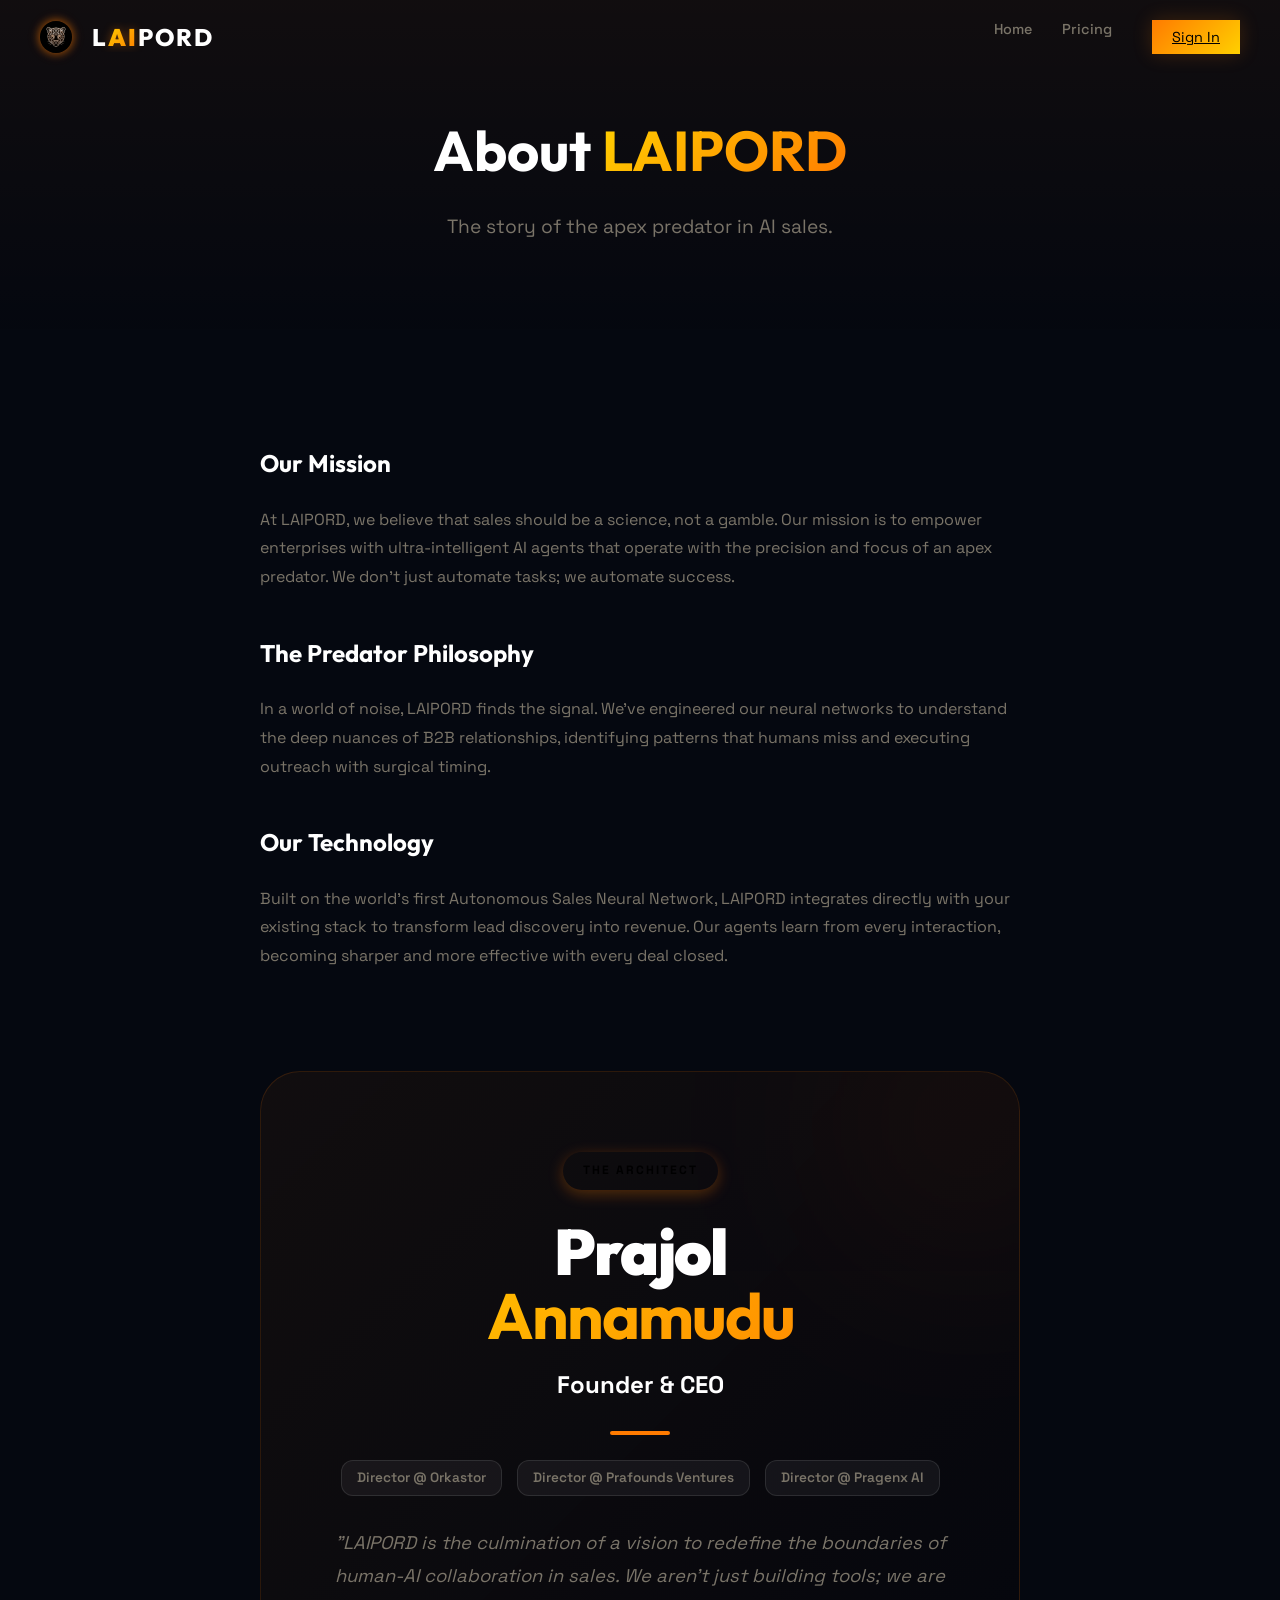
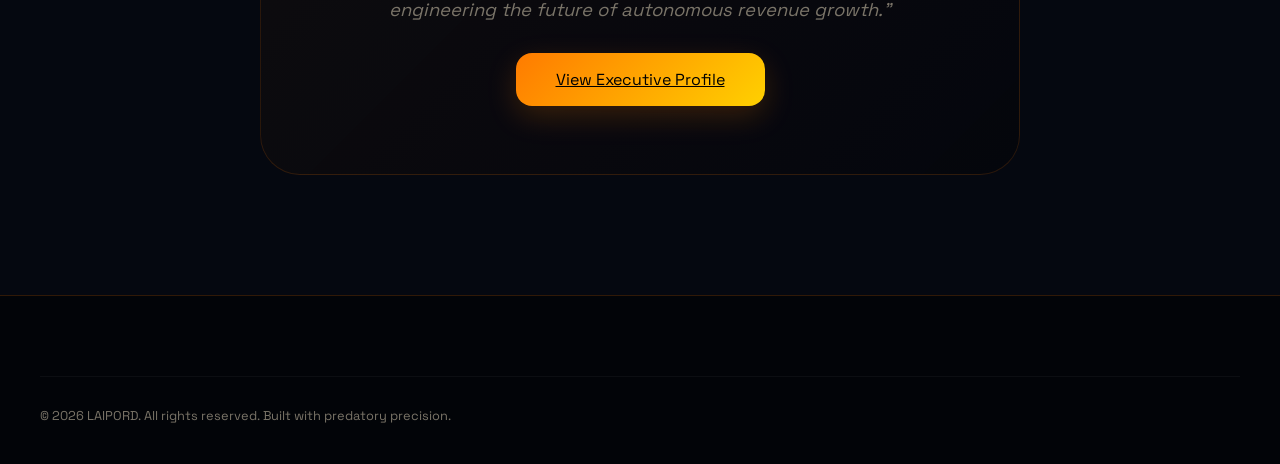
==== commit 2bb13b5e: "Redesign Founder section: high-impact typography, premium gradient cards, and visionary CEO quote fo" ====
--- a/about.html
+++ b/about.html
@@ -79,16 +79,34 @@
         <h2>Our Technology</h2>
         <p>Built on the world's first Autonomous Sales Neural Network, LAIPORD integrates directly with your existing stack to transform lead discovery into revenue. Our agents learn from every interaction, becoming sharper and more effective with every deal closed.</p>
 
-        <section class="founder-section" style="margin-top: 80px; padding: 60px; background: rgba(255,123,0,0.03); border: 1px solid rgba(255,123,0,0.1); border-radius: 32px; text-align: center;">
-            <div class="founder-badge" style="display: inline-block; padding: 6px 15px; background: rgba(255,123,0,0.1); border-radius: 20px; font-size: 0.8rem; font-weight: 700; color: var(--c-gold-primary); margin-bottom: 25px; letter-spacing: 1px; text-transform: uppercase;">The Architect</div>
-            <h2 style="margin-top: 0; font-size: 2.5rem;">Prajol <span class="text-gold">Annamudu</span></h2>
-            <p style="font-size: 1.1rem; color: #fff; font-weight: 600; margin-bottom: 5px;">Founder & CEO, LAIPORD</p>
-            <p style="font-size: 0.9rem; color: var(--c-gold-primary); font-weight: 500; margin-bottom: 20px;">Current Role: Director at Orkastor, Prafounds Ventures & Pragenx AI</p>
-            <p style="max-width: 600px; margin: 0 auto 30px;">As the Founder and CEO of LAIPORD, Prajol leads the strategic development of the world's most advanced autonomous sales specialists. With parallel leadership roles across multiple AI-focused ventures, he brings a unique cross-industry perspective to the predator sales engine.</p>
-            <div class="founder-links" style="display: flex; justify-content: center; gap: 20px;">
-                <a href="https://www.linkedin.com/in/prajol-annamudu-193019249/" target="_blank" class="btn btn-gold" style="padding: 10px 25px; font-size: 0.9rem;">Connect on LinkedIn</a>
+        
+        <section class="founder-section" style="margin-top: 100px; padding: 80px 40px; background: linear-gradient(135deg, rgba(255,123,0,0.05) 0%, rgba(0,0,0,0.2) 100%); border: 1px solid rgba(255,123,0,0.15); border-radius: 40px; position: relative; overflow: hidden;">
+            <!-- Decorative Glow -->
+            <div style="position: absolute; top: -50px; right: -50px; width: 200px; height: 200px; background: var(--c-gold-primary); filter: blur(120px); opacity: 0.1;"></div>
+            
+            <div style="display: flex; flex-direction: column; align-items: center; text-align: center; gap: 30px;">
+                <div class="founder-badge" style="display: inline-block; padding: 8px 20px; background: var(--g-gold); border-radius: 30px; font-size: 0.75rem; font-weight: 800; color: #000; letter-spacing: 2px; text-transform: uppercase; box-shadow: 0 4px 15px rgba(255,123,0,0.3);">The Architect</div>
+                
+                <div class="founder-info">
+                    <h2 style="margin: 0; font-size: 4rem; font-weight: 900; line-height: 1; letter-spacing: -2px;">Prajol <span class="text-gold" style="display: block;">Annamudu</span></h2>
+                    <p style="font-size: 1.5rem; color: #fff; font-weight: 700; margin-top: 15px; font-family: 'Space Grotesk', sans-serif;">Founder & CEO</p>
+                    <div style="width: 60px; height: 4px; background: var(--c-gold-primary); margin: 25px auto; border-radius: 2px;"></div>
+                    
+                    <div class="current-roles" style="display: flex; flex-wrap: wrap; justify-content: center; gap: 15px; margin-bottom: 30px;">
+                        <span style="padding: 5px 15px; background: rgba(255,255,255,0.05); border: 1px solid rgba(255,255,255,0.1); border-radius: 12px; font-size: 0.85rem; font-weight: 600;">Director @ Orkastor</span>
+                        <span style="padding: 5px 15px; background: rgba(255,255,255,0.05); border: 1px solid rgba(255,255,255,0.1); border-radius: 12px; font-size: 0.85rem; font-weight: 600;">Director @ Prafounds Ventures</span>
+                        <span style="padding: 5px 15px; background: rgba(255,255,255,0.05); border: 1px solid rgba(255,255,255,0.1); border-radius: 12px; font-size: 0.85rem; font-weight: 600;">Director @ Pragenx AI</span>
+                    </div>
+
+                    <p style="max-width: 700px; margin: 0 auto 40px; font-size: 1.15rem; line-height: 1.8; color: var(--c-text-muted); font-style: italic;">
+                        "LAIPORD is the culmination of a vision to redefine the boundaries of human-AI collaboration in sales. We aren't just building tools; we are engineering the future of autonomous revenue growth."
+                    </p>
+                    
+                    <a href="https://www.linkedin.com/in/prajol-annamudu-193019249/" target="_blank" class="btn btn-gold" style="padding: 16px 40px; font-size: 1rem; border-radius: 16px; box-shadow: 0 10px 30px rgba(255,123,0,0.2);">View Executive Profile</a>
+                </div>
             </div>
         </section>
+
     </main>
 
     <footer id="footer">
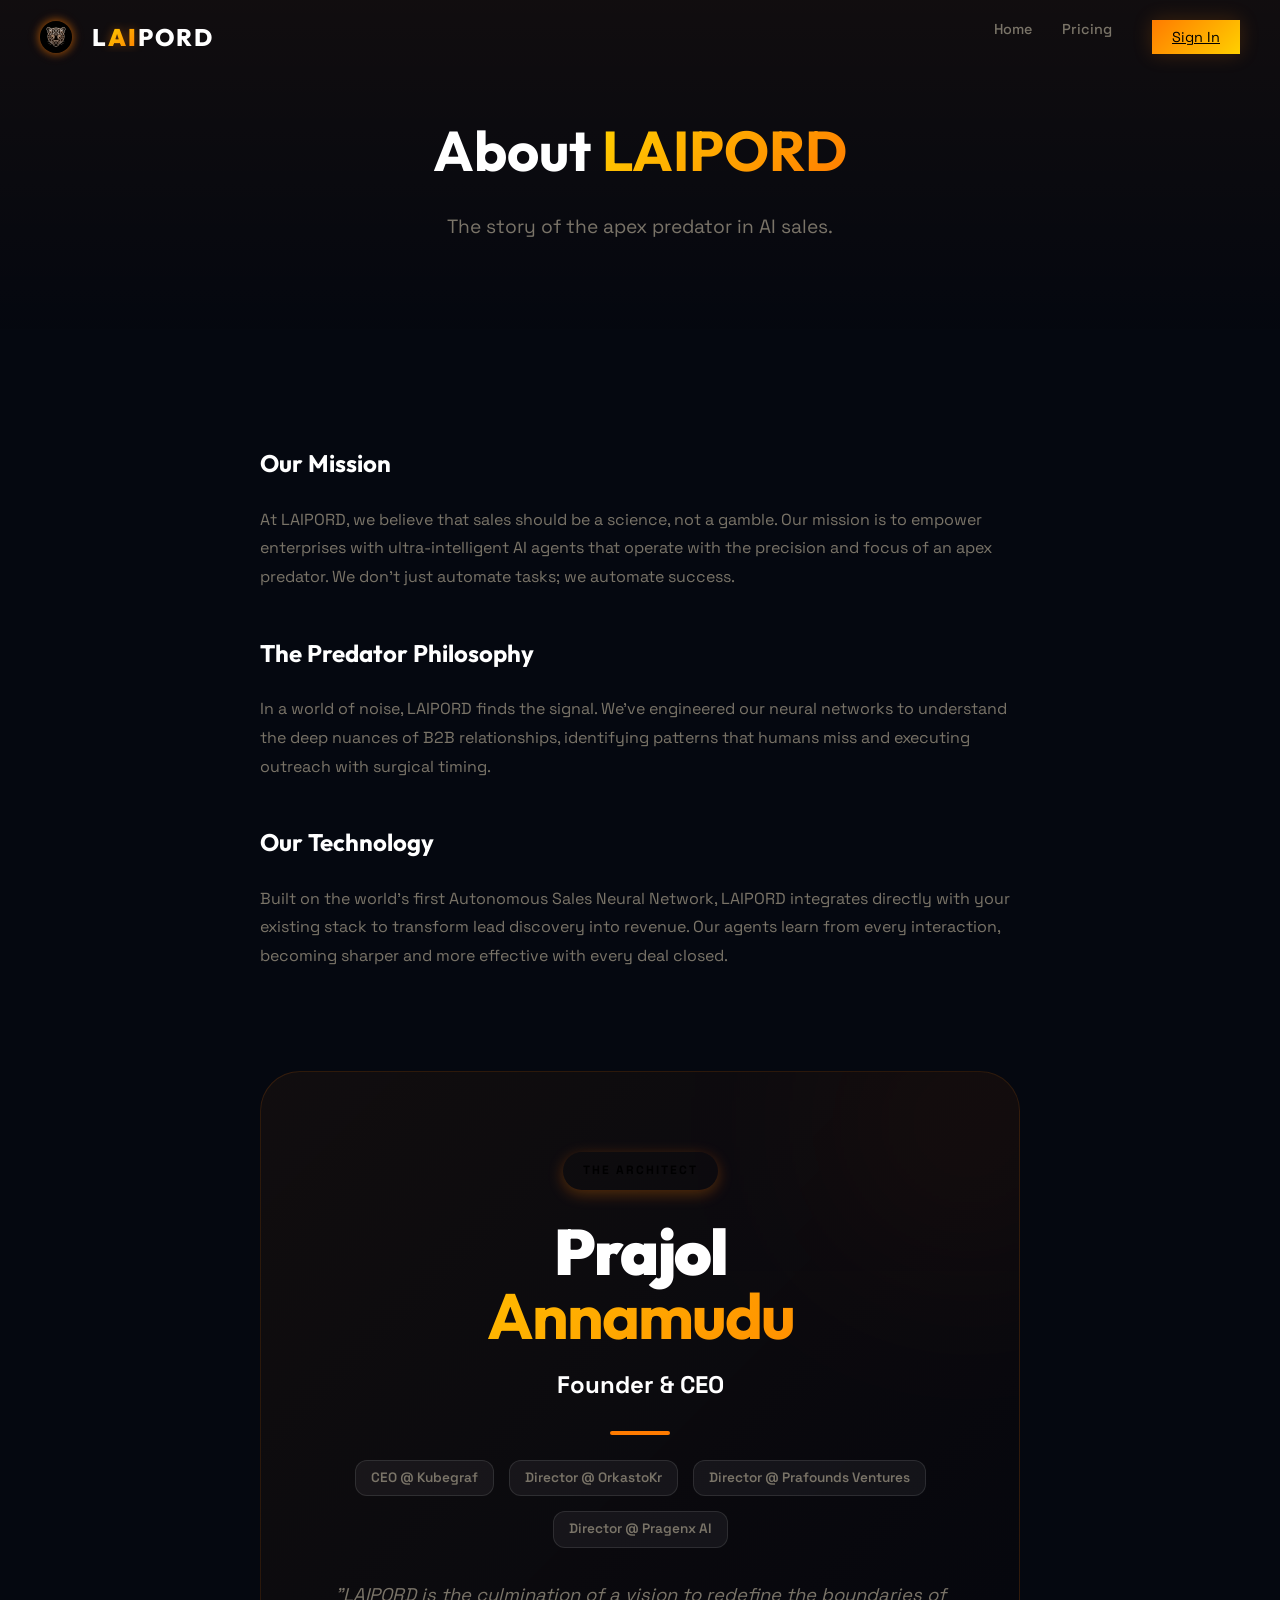
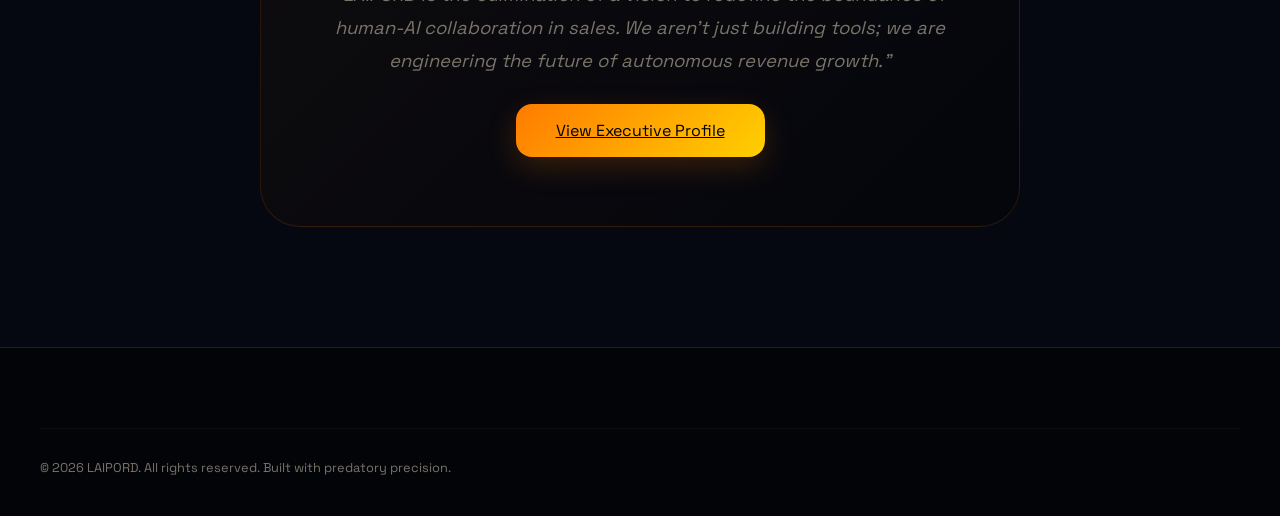
==== commit b56173cb: "Correct founder roles: Add CEO at Kubegraf and Director at OrkastoKr for Prajol Annamudu" ====
--- a/about.html
+++ b/about.html
@@ -93,7 +93,8 @@
                     <div style="width: 60px; height: 4px; background: var(--c-gold-primary); margin: 25px auto; border-radius: 2px;"></div>
                     
                     <div class="current-roles" style="display: flex; flex-wrap: wrap; justify-content: center; gap: 15px; margin-bottom: 30px;">
-                        <span style="padding: 5px 15px; background: rgba(255,255,255,0.05); border: 1px solid rgba(255,255,255,0.1); border-radius: 12px; font-size: 0.85rem; font-weight: 600;">Director @ Orkastor</span>
+                        <span style="padding: 5px 15px; background: rgba(255,255,255,0.05); border: 1px solid rgba(255,255,255,0.1); border-radius: 12px; font-size: 0.85rem; font-weight: 600;">CEO @ Kubegraf</span>
+                        <span style="padding: 5px 15px; background: rgba(255,255,255,0.05); border: 1px solid rgba(255,255,255,0.1); border-radius: 12px; font-size: 0.85rem; font-weight: 600;">Director @ OrkastoKr</span>
                         <span style="padding: 5px 15px; background: rgba(255,255,255,0.05); border: 1px solid rgba(255,255,255,0.1); border-radius: 12px; font-size: 0.85rem; font-weight: 600;">Director @ Prafounds Ventures</span>
                         <span style="padding: 5px 15px; background: rgba(255,255,255,0.05); border: 1px solid rgba(255,255,255,0.1); border-radius: 12px; font-size: 0.85rem; font-weight: 600;">Director @ Pragenx AI</span>
                     </div>
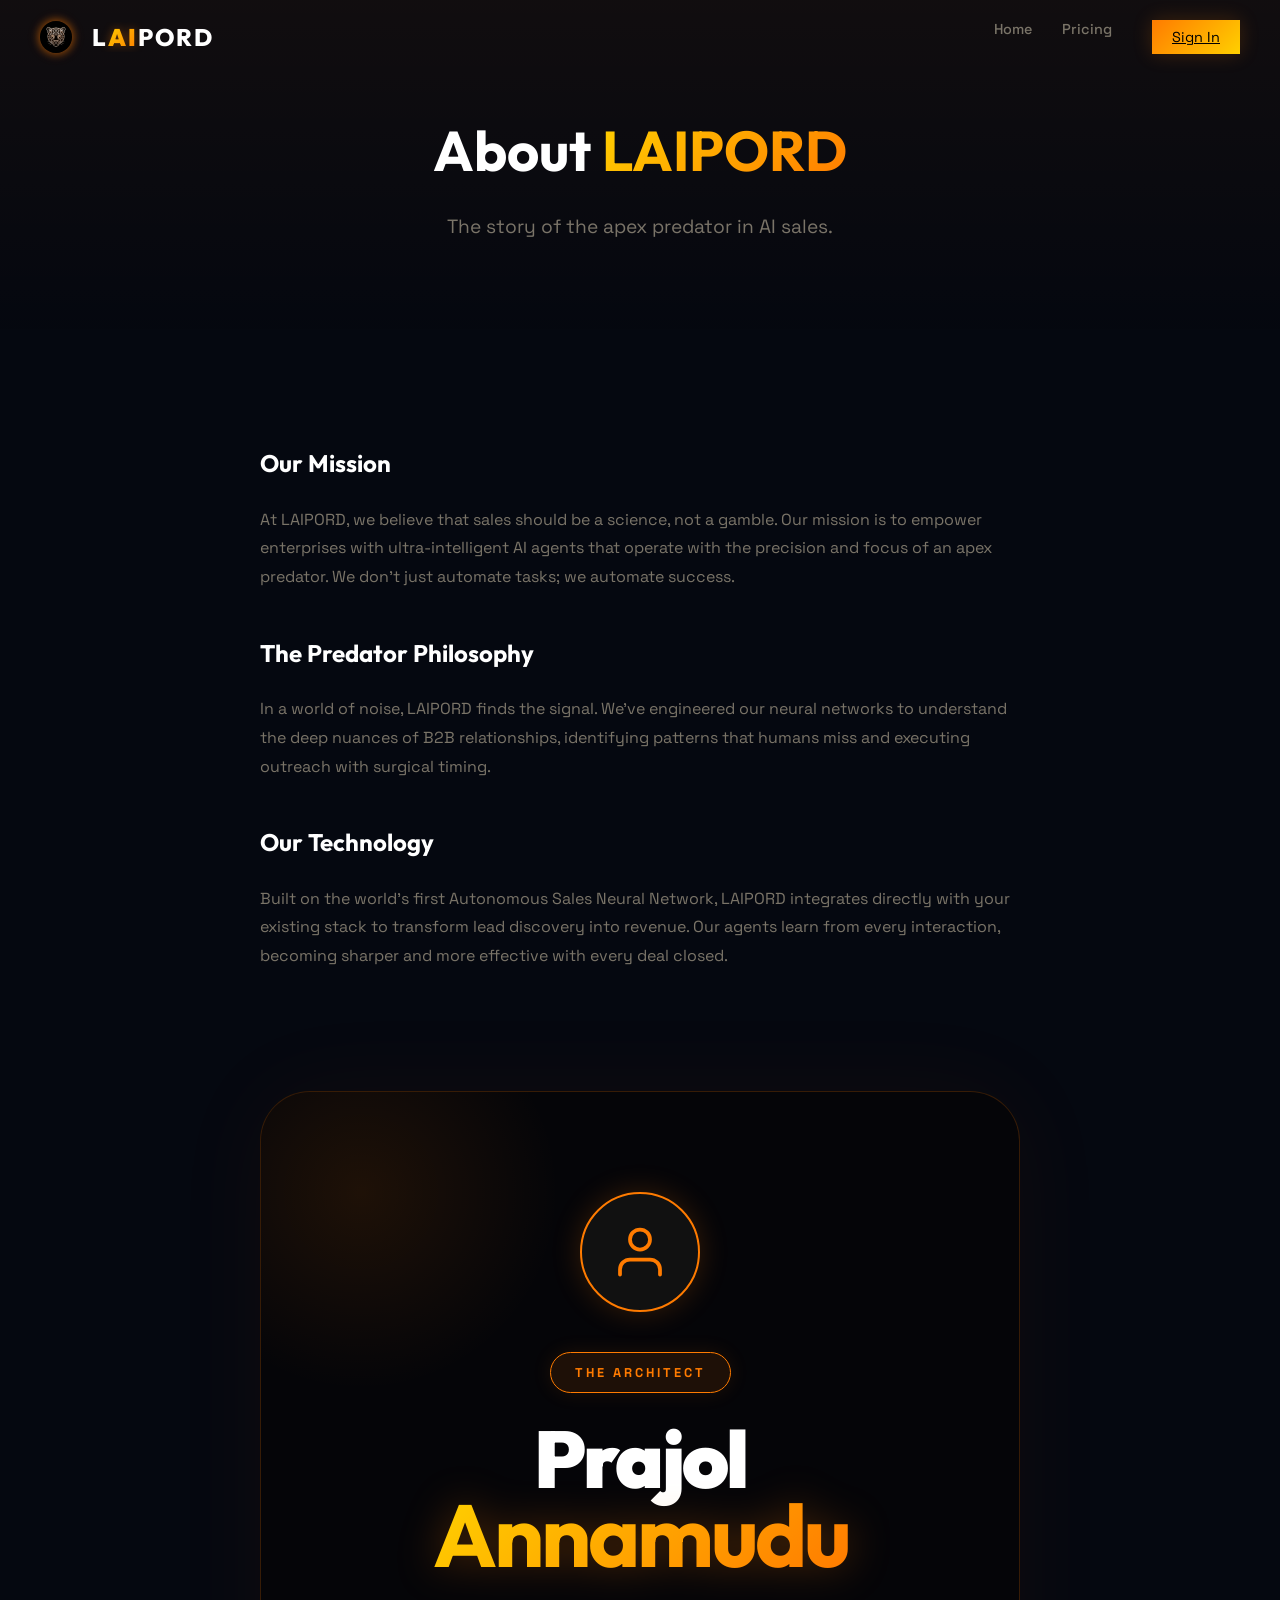
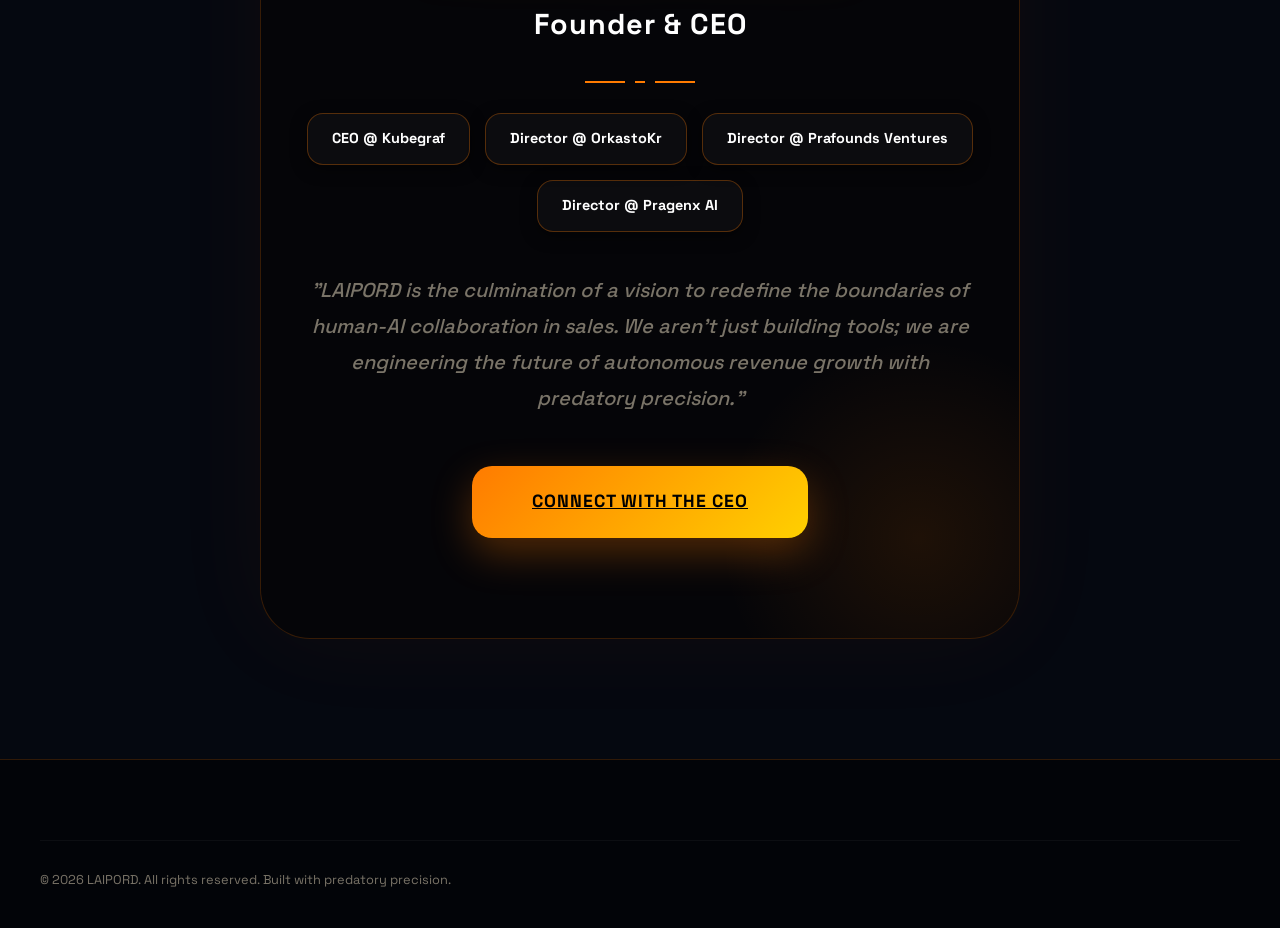
==== commit e499a2c6: "Ultra-Premium Founder section: corrected roles (CEO @ Kubegraf, OrkastoKr) and added high-impact cyb" ====
--- a/about.html
+++ b/about.html
@@ -80,33 +80,49 @@
         <p>Built on the world's first Autonomous Sales Neural Network, LAIPORD integrates directly with your existing stack to transform lead discovery into revenue. Our agents learn from every interaction, becoming sharper and more effective with every deal closed.</p>
 
         
-        <section class="founder-section" style="margin-top: 100px; padding: 80px 40px; background: linear-gradient(135deg, rgba(255,123,0,0.05) 0%, rgba(0,0,0,0.2) 100%); border: 1px solid rgba(255,123,0,0.15); border-radius: 40px; position: relative; overflow: hidden;">
-            <!-- Decorative Glow -->
-            <div style="position: absolute; top: -50px; right: -50px; width: 200px; height: 200px; background: var(--c-gold-primary); filter: blur(120px); opacity: 0.1;"></div>
+        
+        <section class="founder-section" style="margin-top: 120px; padding: 100px 40px; background: #050508; border: 1px solid rgba(255,123,0,0.2); border-radius: 50px; position: relative; overflow: hidden; box-shadow: 0 0 100px rgba(255,123,0,0.05);">
             
-            <div style="display: flex; flex-direction: column; align-items: center; text-align: center; gap: 30px;">
-                <div class="founder-badge" style="display: inline-block; padding: 8px 20px; background: var(--g-gold); border-radius: 30px; font-size: 0.75rem; font-weight: 800; color: #000; letter-spacing: 2px; text-transform: uppercase; box-shadow: 0 4px 15px rgba(255,123,0,0.3);">The Architect</div>
+            <!-- Dynamic Background Glows -->
+            <div style="position: absolute; top: -100px; left: -100px; width: 400px; height: 400px; background: radial-gradient(circle, rgba(255,123,0,0.1) 0%, transparent 70%);"></div>
+            <div style="position: absolute; bottom: -100px; right: -100px; width: 400px; height: 400px; background: radial-gradient(circle, rgba(255,123,0,0.1) 0%, transparent 70%);"></div>
+
+            <div style="position: relative; z-index: 2; display: flex; flex-direction: column; align-items: center; text-align: center;">
                 
-                <div class="founder-info">
-                    <h2 style="margin: 0; font-size: 4rem; font-weight: 900; line-height: 1; letter-spacing: -2px;">Prajol <span class="text-gold" style="display: block;">Annamudu</span></h2>
-                    <p style="font-size: 1.5rem; color: #fff; font-weight: 700; margin-top: 15px; font-family: 'Space Grotesk', sans-serif;">Founder & CEO</p>
-                    <div style="width: 60px; height: 4px; background: var(--c-gold-primary); margin: 25px auto; border-radius: 2px;"></div>
-                    
-                    <div class="current-roles" style="display: flex; flex-wrap: wrap; justify-content: center; gap: 15px; margin-bottom: 30px;">
-                        <span style="padding: 5px 15px; background: rgba(255,255,255,0.05); border: 1px solid rgba(255,255,255,0.1); border-radius: 12px; font-size: 0.85rem; font-weight: 600;">CEO @ Kubegraf</span>
-                        <span style="padding: 5px 15px; background: rgba(255,255,255,0.05); border: 1px solid rgba(255,255,255,0.1); border-radius: 12px; font-size: 0.85rem; font-weight: 600;">Director @ OrkastoKr</span>
-                        <span style="padding: 5px 15px; background: rgba(255,255,255,0.05); border: 1px solid rgba(255,255,255,0.1); border-radius: 12px; font-size: 0.85rem; font-weight: 600;">Director @ Prafounds Ventures</span>
-                        <span style="padding: 5px 15px; background: rgba(255,255,255,0.05); border: 1px solid rgba(255,255,255,0.1); border-radius: 12px; font-size: 0.85rem; font-weight: 600;">Director @ Pragenx AI</span>
+                <div style="margin-bottom: 40px; position: relative;">
+                    <div style="position: absolute; inset: -15px; background: var(--g-gold); filter: blur(30px); opacity: 0.15; border-radius: 50%;"></div>
+                    <div style="width: 120px; height: 120px; background: #111; border: 2px solid var(--c-gold-primary); border-radius: 50%; display: flex; align-items: center; justify-content: center; box-shadow: 0 0 30px rgba(255,123,0,0.2);">
+                        <svg width="60" height="60" viewBox="0 0 24 24" fill="none" stroke="var(--c-gold-primary)" stroke-width="1.5" stroke-linecap="round" stroke-linejoin="round"><path d="M20 21v-2a4 4 0 0 0-4-4H8a4 4 0 0 0-4 4v2"></path><circle cx="12" cy="7" r="4"></circle></svg>
                     </div>
+                </div>
 
-                    <p style="max-width: 700px; margin: 0 auto 40px; font-size: 1.15rem; line-height: 1.8; color: var(--c-text-muted); font-style: italic;">
-                        "LAIPORD is the culmination of a vision to redefine the boundaries of human-AI collaboration in sales. We aren't just building tools; we are engineering the future of autonomous revenue growth."
-                    </p>
-                    
-                    <a href="https://www.linkedin.com/in/prajol-annamudu-193019249/" target="_blank" class="btn btn-gold" style="padding: 16px 40px; font-size: 1rem; border-radius: 16px; box-shadow: 0 10px 30px rgba(255,123,0,0.2);">View Executive Profile</a>
+                <div class="founder-badge" style="padding: 8px 24px; background: rgba(255,123,0,0.1); border: 1px solid var(--c-gold-primary); border-radius: 40px; font-size: 0.8rem; font-weight: 800; color: var(--c-gold-primary); letter-spacing: 3px; text-transform: uppercase; margin-bottom: 30px; box-shadow: 0 0 20px rgba(255,123,0,0.1);">THE ARCHITECT</div>
+
+                <h2 style="margin: 0; font-size: 5rem; font-weight: 900; line-height: 0.9; letter-spacing: -3px; color: #fff;">Prajol <span class="text-gold" style="display: block; font-size: 5.5rem; filter: drop-shadow(0 0 20px rgba(255,123,0,0.3));">Annamudu</span></h2>
+                
+                <p style="font-size: 1.8rem; color: #fff; font-weight: 800; margin-top: 25px; letter-spacing: 1px; font-family: 'Space Grotesk', sans-serif;">Founder & CEO</p>
+                
+                <div style="display: flex; gap: 10px; margin: 30px 0;">
+                    <div style="width: 40px; height: 2px; background: var(--c-gold-primary);"></div>
+                    <div style="width: 10px; height: 2px; background: var(--c-gold-primary);"></div>
+                    <div style="width: 40px; height: 2px; background: var(--c-gold-primary);"></div>
                 </div>
+
+                <div class="current-roles" style="display: flex; flex-wrap: wrap; justify-content: center; gap: 15px; margin-bottom: 40px;">
+                    <div style="padding: 12px 24px; background: rgba(255,255,255,0.03); border: 1px solid rgba(255,123,0,0.3); border-radius: 16px; font-size: 0.9rem; font-weight: 700; color: #fff; box-shadow: 0 4px 15px rgba(0,0,0,0.5);">CEO @ Kubegraf</div>
+                    <div style="padding: 12px 24px; background: rgba(255,255,255,0.03); border: 1px solid rgba(255,123,0,0.3); border-radius: 16px; font-size: 0.9rem; font-weight: 700; color: #fff; box-shadow: 0 4px 15px rgba(0,0,0,0.5);">Director @ OrkastoKr</div>
+                    <div style="padding: 12px 24px; background: rgba(255,255,255,0.03); border: 1px solid rgba(255,123,0,0.3); border-radius: 16px; font-size: 0.9rem; font-weight: 700; color: #fff; box-shadow: 0 4px 15px rgba(0,0,0,0.5);">Director @ Prafounds Ventures</div>
+                    <div style="padding: 12px 24px; background: rgba(255,255,255,0.03); border: 1px solid rgba(255,123,0,0.3); border-radius: 16px; font-size: 0.9rem; font-weight: 700; color: #fff; box-shadow: 0 4px 15px rgba(0,0,0,0.5);">Director @ Pragenx AI</div>
+                </div>
+
+                <p style="max-width: 800px; margin: 0 auto 50px; font-size: 1.25rem; line-height: 1.8; color: var(--c-text-muted); font-style: italic; font-weight: 500;">
+                    "LAIPORD is the culmination of a vision to redefine the boundaries of human-AI collaboration in sales. We aren't just building tools; we are engineering the future of autonomous revenue growth with predatory precision."
+                </p>
+
+                <a href="https://www.linkedin.com/in/prajol-annamudu-193019249/" target="_blank" class="btn btn-gold" style="padding: 20px 60px; font-size: 1.1rem; font-weight: 800; border-radius: 20px; box-shadow: 0 15px 40px rgba(255,123,0,0.3); text-transform: uppercase; letter-spacing: 1px;">Connect with the CEO</a>
             </div>
         </section>
+
 
     </main>
 
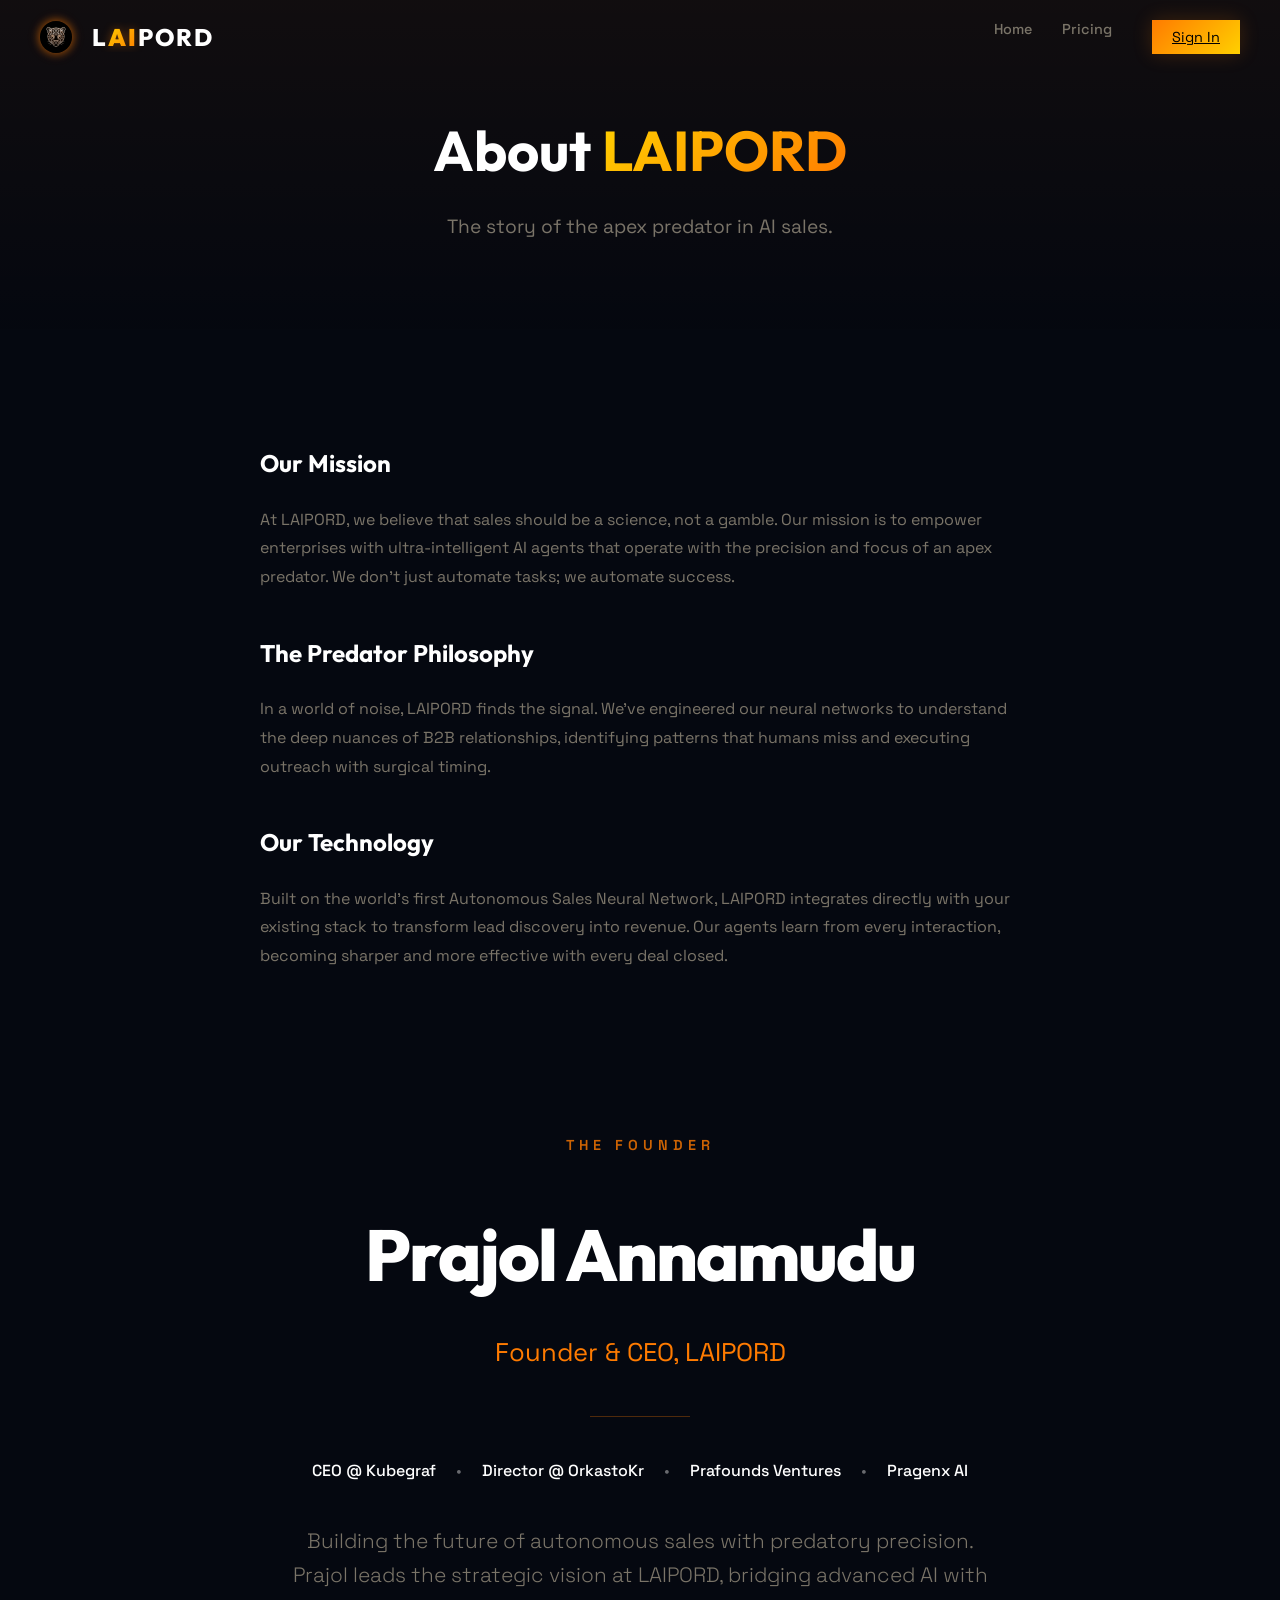
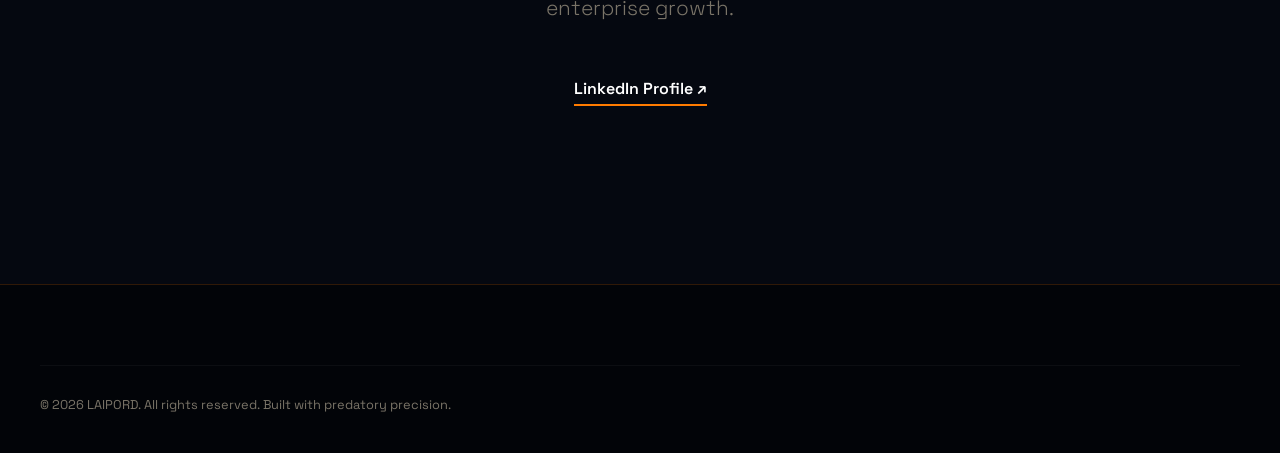
==== commit 3a4a0d23: "Redesign Founder section: Simple and Impressive - Minimalist-Premium aesthetic" ====
--- a/about.html
+++ b/about.html
@@ -81,47 +81,36 @@
 
         
         
-        <section class="founder-section" style="margin-top: 120px; padding: 100px 40px; background: #050508; border: 1px solid rgba(255,123,0,0.2); border-radius: 50px; position: relative; overflow: hidden; box-shadow: 0 0 100px rgba(255,123,0,0.05);">
-            
-            <!-- Dynamic Background Glows -->
-            <div style="position: absolute; top: -100px; left: -100px; width: 400px; height: 400px; background: radial-gradient(circle, rgba(255,123,0,0.1) 0%, transparent 70%);"></div>
-            <div style="position: absolute; bottom: -100px; right: -100px; width: 400px; height: 400px; background: radial-gradient(circle, rgba(255,123,0,0.1) 0%, transparent 70%);"></div>
-
-            <div style="position: relative; z-index: 2; display: flex; flex-direction: column; align-items: center; text-align: center;">
+        
+        <section class="founder-section" style="margin-top: 100px; padding: 60px 20px; text-align: center;">
+            <div style="max-width: 900px; margin: 0 auto;">
+                <div style="margin-bottom: 30px; opacity: 0.8;">
+                    <span style="font-size: 0.9rem; font-weight: 600; letter-spacing: 5px; color: var(--c-gold-primary); text-transform: uppercase;">The Founder</span>
+                </div>
                 
-                <div style="margin-bottom: 40px; position: relative;">
-                    <div style="position: absolute; inset: -15px; background: var(--g-gold); filter: blur(30px); opacity: 0.15; border-radius: 50%;"></div>
-                    <div style="width: 120px; height: 120px; background: #111; border: 2px solid var(--c-gold-primary); border-radius: 50%; display: flex; align-items: center; justify-content: center; box-shadow: 0 0 30px rgba(255,123,0,0.2);">
-                        <svg width="60" height="60" viewBox="0 0 24 24" fill="none" stroke="var(--c-gold-primary)" stroke-width="1.5" stroke-linecap="round" stroke-linejoin="round"><path d="M20 21v-2a4 4 0 0 0-4-4H8a4 4 0 0 0-4 4v2"></path><circle cx="12" cy="7" r="4"></circle></svg>
-                    </div>
+                <h2 style="font-size: 4.5rem; font-weight: 800; margin: 0; color: #fff; letter-spacing: -2px;">Prajol Annamudu</h2>
+                <p style="font-size: 1.6rem; color: var(--c-gold-primary); font-weight: 400; margin-top: 10px; font-family: 'Space Grotesk', sans-serif;">Founder & CEO, LAIPORD</p>
+                
+                <div style="height: 1px; width: 100px; background: rgba(255,123,0,0.3); margin: 40px auto;"></div>
+                
+                <div style="display: flex; flex-wrap: wrap; justify-content: center; gap: 20px; margin-bottom: 40px;">
+                    <span style="color: #fff; font-weight: 500;">CEO @ Kubegraf</span>
+                    <span style="color: rgba(255,255,255,0.4);">•</span>
+                    <span style="color: #fff; font-weight: 500;">Director @ OrkastoKr</span>
+                    <span style="color: rgba(255,255,255,0.4);">•</span>
+                    <span style="color: #fff; font-weight: 500;">Prafounds Ventures</span>
+                    <span style="color: rgba(255,255,255,0.4);">•</span>
+                    <span style="color: #fff; font-weight: 500;">Pragenx AI</span>
                 </div>
 
-                <div class="founder-badge" style="padding: 8px 24px; background: rgba(255,123,0,0.1); border: 1px solid var(--c-gold-primary); border-radius: 40px; font-size: 0.8rem; font-weight: 800; color: var(--c-gold-primary); letter-spacing: 3px; text-transform: uppercase; margin-bottom: 30px; box-shadow: 0 0 20px rgba(255,123,0,0.1);">THE ARCHITECT</div>
-
-                <h2 style="margin: 0; font-size: 5rem; font-weight: 900; line-height: 0.9; letter-spacing: -3px; color: #fff;">Prajol <span class="text-gold" style="display: block; font-size: 5.5rem; filter: drop-shadow(0 0 20px rgba(255,123,0,0.3));">Annamudu</span></h2>
-                
-                <p style="font-size: 1.8rem; color: #fff; font-weight: 800; margin-top: 25px; letter-spacing: 1px; font-family: 'Space Grotesk', sans-serif;">Founder & CEO</p>
-                
-                <div style="display: flex; gap: 10px; margin: 30px 0;">
-                    <div style="width: 40px; height: 2px; background: var(--c-gold-primary);"></div>
-                    <div style="width: 10px; height: 2px; background: var(--c-gold-primary);"></div>
-                    <div style="width: 40px; height: 2px; background: var(--c-gold-primary);"></div>
-                </div>
-
-                <div class="current-roles" style="display: flex; flex-wrap: wrap; justify-content: center; gap: 15px; margin-bottom: 40px;">
-                    <div style="padding: 12px 24px; background: rgba(255,255,255,0.03); border: 1px solid rgba(255,123,0,0.3); border-radius: 16px; font-size: 0.9rem; font-weight: 700; color: #fff; box-shadow: 0 4px 15px rgba(0,0,0,0.5);">CEO @ Kubegraf</div>
-                    <div style="padding: 12px 24px; background: rgba(255,255,255,0.03); border: 1px solid rgba(255,123,0,0.3); border-radius: 16px; font-size: 0.9rem; font-weight: 700; color: #fff; box-shadow: 0 4px 15px rgba(0,0,0,0.5);">Director @ OrkastoKr</div>
-                    <div style="padding: 12px 24px; background: rgba(255,255,255,0.03); border: 1px solid rgba(255,123,0,0.3); border-radius: 16px; font-size: 0.9rem; font-weight: 700; color: #fff; box-shadow: 0 4px 15px rgba(0,0,0,0.5);">Director @ Prafounds Ventures</div>
-                    <div style="padding: 12px 24px; background: rgba(255,255,255,0.03); border: 1px solid rgba(255,123,0,0.3); border-radius: 16px; font-size: 0.9rem; font-weight: 700; color: #fff; box-shadow: 0 4px 15px rgba(0,0,0,0.5);">Director @ Pragenx AI</div>
-                </div>
-
-                <p style="max-width: 800px; margin: 0 auto 50px; font-size: 1.25rem; line-height: 1.8; color: var(--c-text-muted); font-style: italic; font-weight: 500;">
-                    "LAIPORD is the culmination of a vision to redefine the boundaries of human-AI collaboration in sales. We aren't just building tools; we are engineering the future of autonomous revenue growth with predatory precision."
+                <p style="font-size: 1.3rem; line-height: 1.6; color: var(--c-text-muted); max-width: 700px; margin: 0 auto 50px; font-weight: 300;">
+                    Building the future of autonomous sales with predatory precision. Prajol leads the strategic vision at LAIPORD, bridging advanced AI with enterprise growth.
                 </p>
 
-                <a href="https://www.linkedin.com/in/prajol-annamudu-193019249/" target="_blank" class="btn btn-gold" style="padding: 20px 60px; font-size: 1.1rem; font-weight: 800; border-radius: 20px; box-shadow: 0 15px 40px rgba(255,123,0,0.3); text-transform: uppercase; letter-spacing: 1px;">Connect with the CEO</a>
+                <a href="https://www.linkedin.com/in/prajol-annamudu-193019249/" target="_blank" style="color: #fff; text-decoration: none; font-weight: 600; border-bottom: 2px solid var(--c-gold-primary); padding-bottom: 5px; transition: 0.3s;" onmouseover="this.style.color='var(--c-gold-primary)'" onmouseout="this.style.color='#fff'">LinkedIn Profile ↗</a>
             </div>
         </section>
+
 
 
     </main>
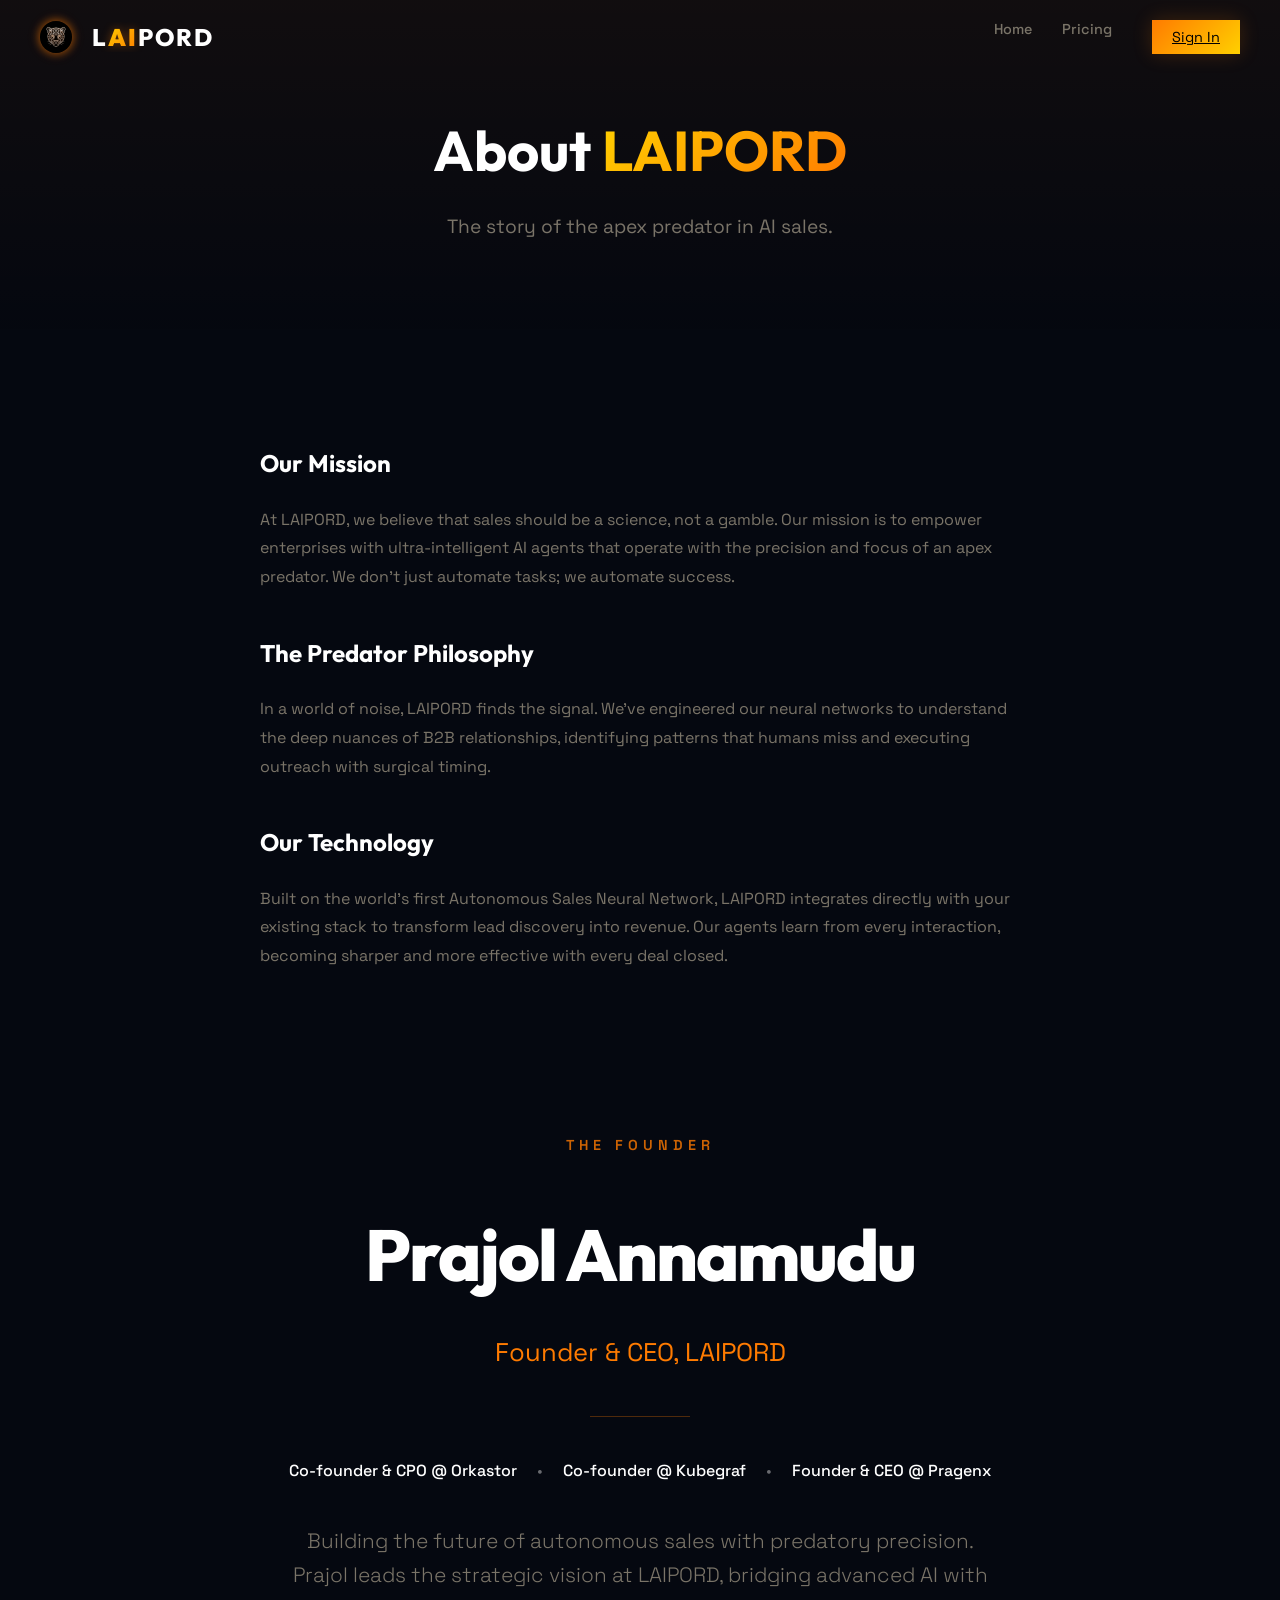
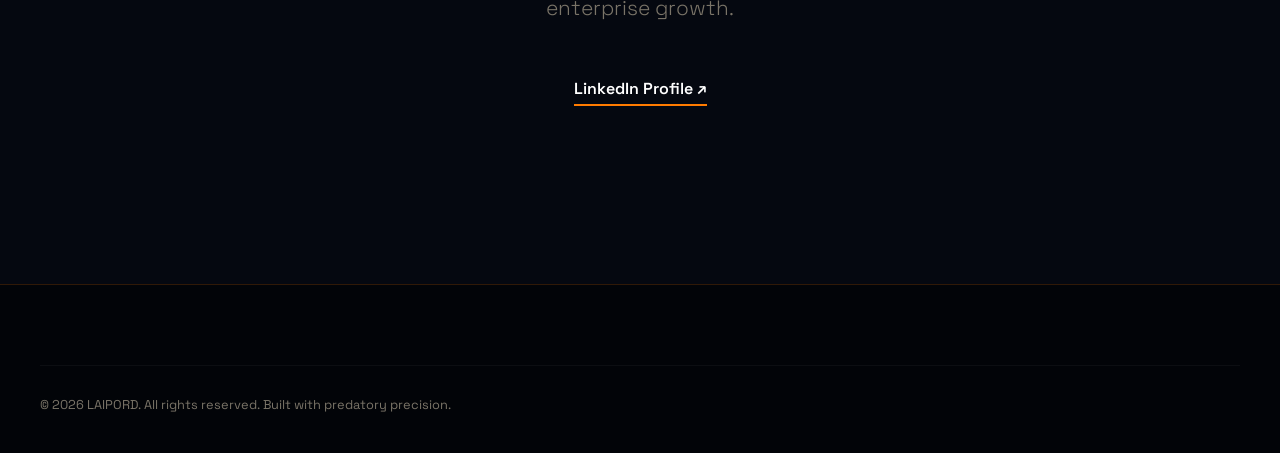
==== commit 4d65f157: "Update founder roles to exact titles: Co-founder & CPO @ Orkastor, Co-founder @ Kubegraf, Founder & " ====
--- a/about.html
+++ b/about.html
@@ -94,13 +94,11 @@
                 <div style="height: 1px; width: 100px; background: rgba(255,123,0,0.3); margin: 40px auto;"></div>
                 
                 <div style="display: flex; flex-wrap: wrap; justify-content: center; gap: 20px; margin-bottom: 40px;">
-                    <span style="color: #fff; font-weight: 500;">CEO @ Kubegraf</span>
+                    <span style="color: #fff; font-weight: 500;">Co-founder & CPO @ Orkastor</span>
                     <span style="color: rgba(255,255,255,0.4);">•</span>
-                    <span style="color: #fff; font-weight: 500;">Director @ OrkastoKr</span>
+                    <span style="color: #fff; font-weight: 500;">Co-founder @ Kubegraf</span>
                     <span style="color: rgba(255,255,255,0.4);">•</span>
-                    <span style="color: #fff; font-weight: 500;">Prafounds Ventures</span>
-                    <span style="color: rgba(255,255,255,0.4);">•</span>
-                    <span style="color: #fff; font-weight: 500;">Pragenx AI</span>
+                    <span style="color: #fff; font-weight: 500;">Founder & CEO @ Pragenx</span>
                 </div>
 
                 <p style="font-size: 1.3rem; line-height: 1.6; color: var(--c-text-muted); max-width: 700px; margin: 0 auto 50px; font-weight: 300;">
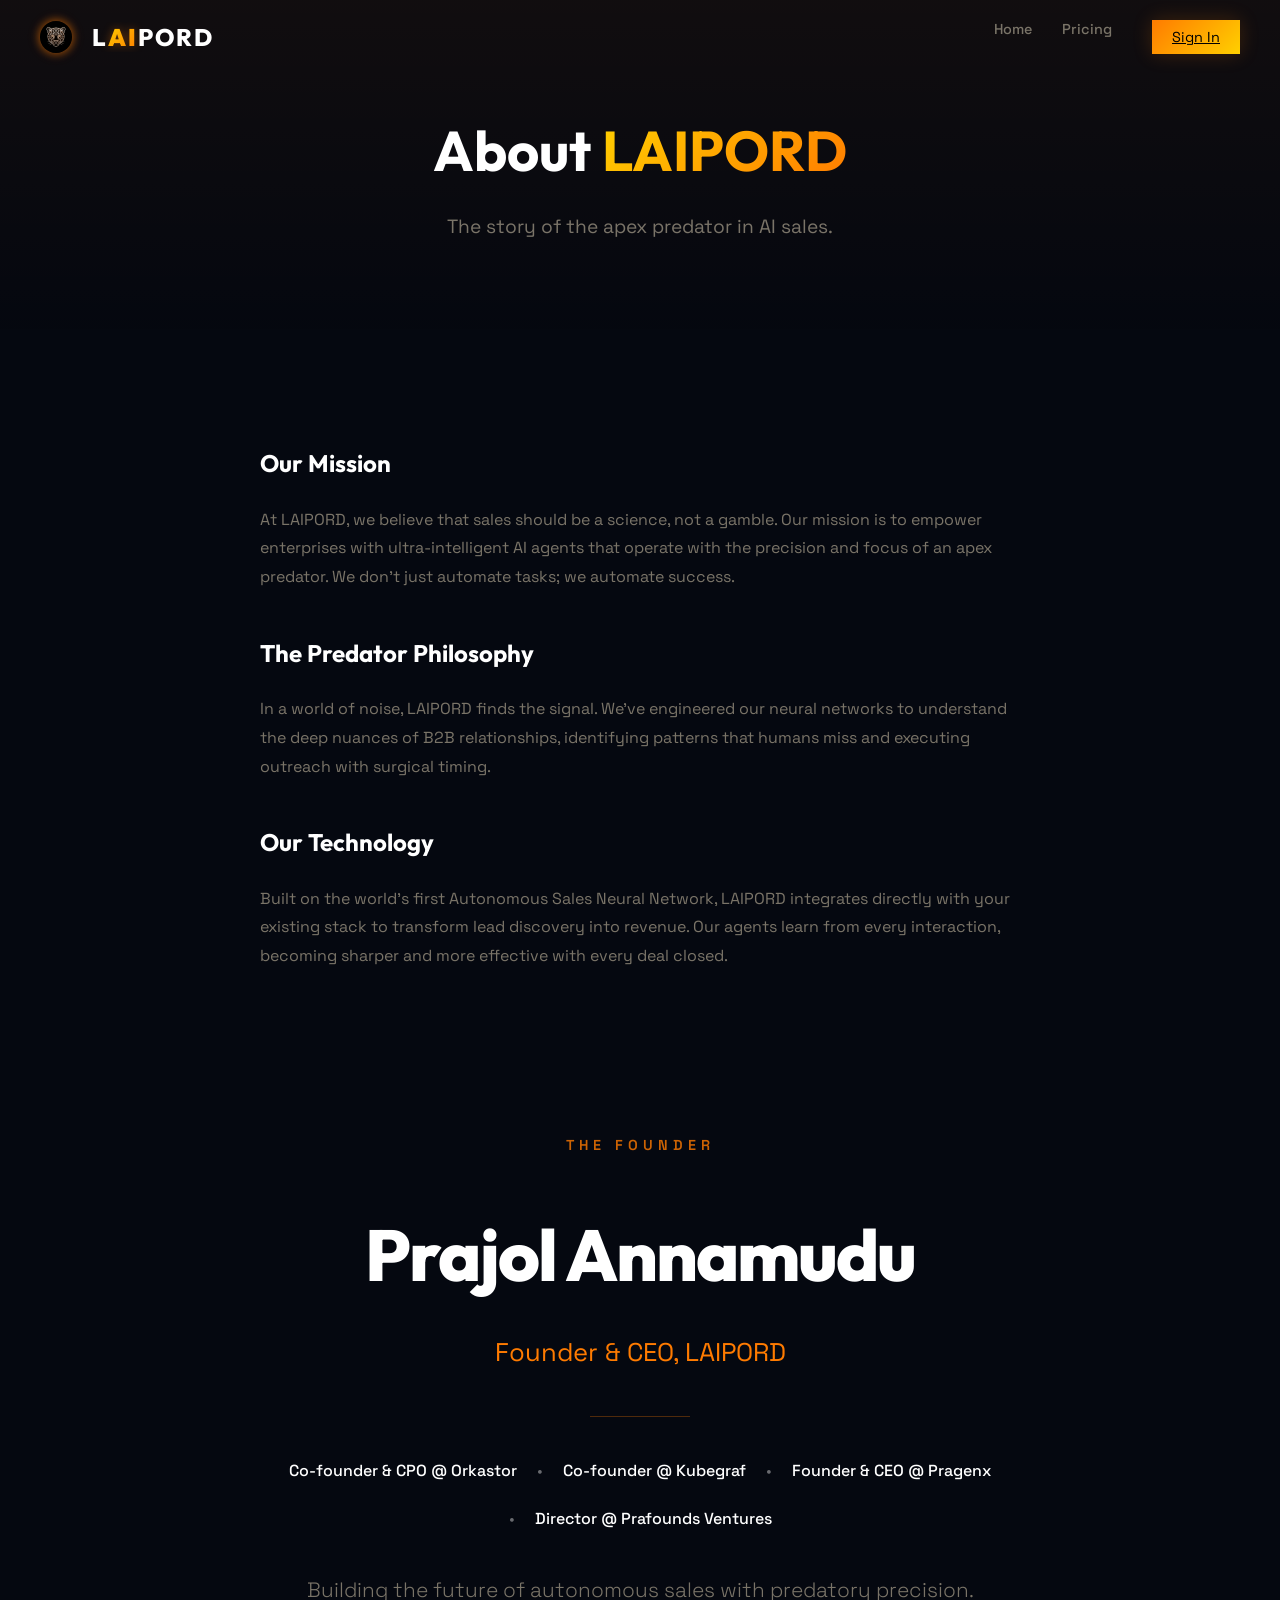
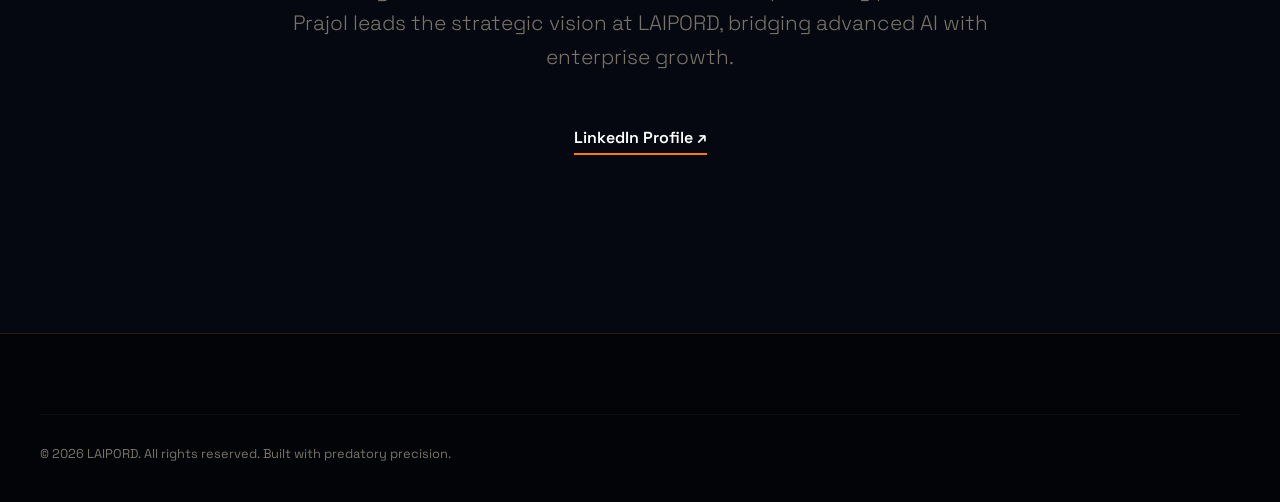
==== commit 9110e716: "Update founder roles: Add Director @ Prafounds Ventures" ====
--- a/about.html
+++ b/about.html
@@ -99,6 +99,8 @@
                     <span style="color: #fff; font-weight: 500;">Co-founder @ Kubegraf</span>
                     <span style="color: rgba(255,255,255,0.4);">•</span>
                     <span style="color: #fff; font-weight: 500;">Founder & CEO @ Pragenx</span>
+                    <span style="color: rgba(255,255,255,0.4);">•</span>
+                    <span style="color: #fff; font-weight: 500;">Director @ Prafounds Ventures</span>
                 </div>
 
                 <p style="font-size: 1.3rem; line-height: 1.6; color: var(--c-text-muted); max-width: 700px; margin: 0 auto 50px; font-weight: 300;">
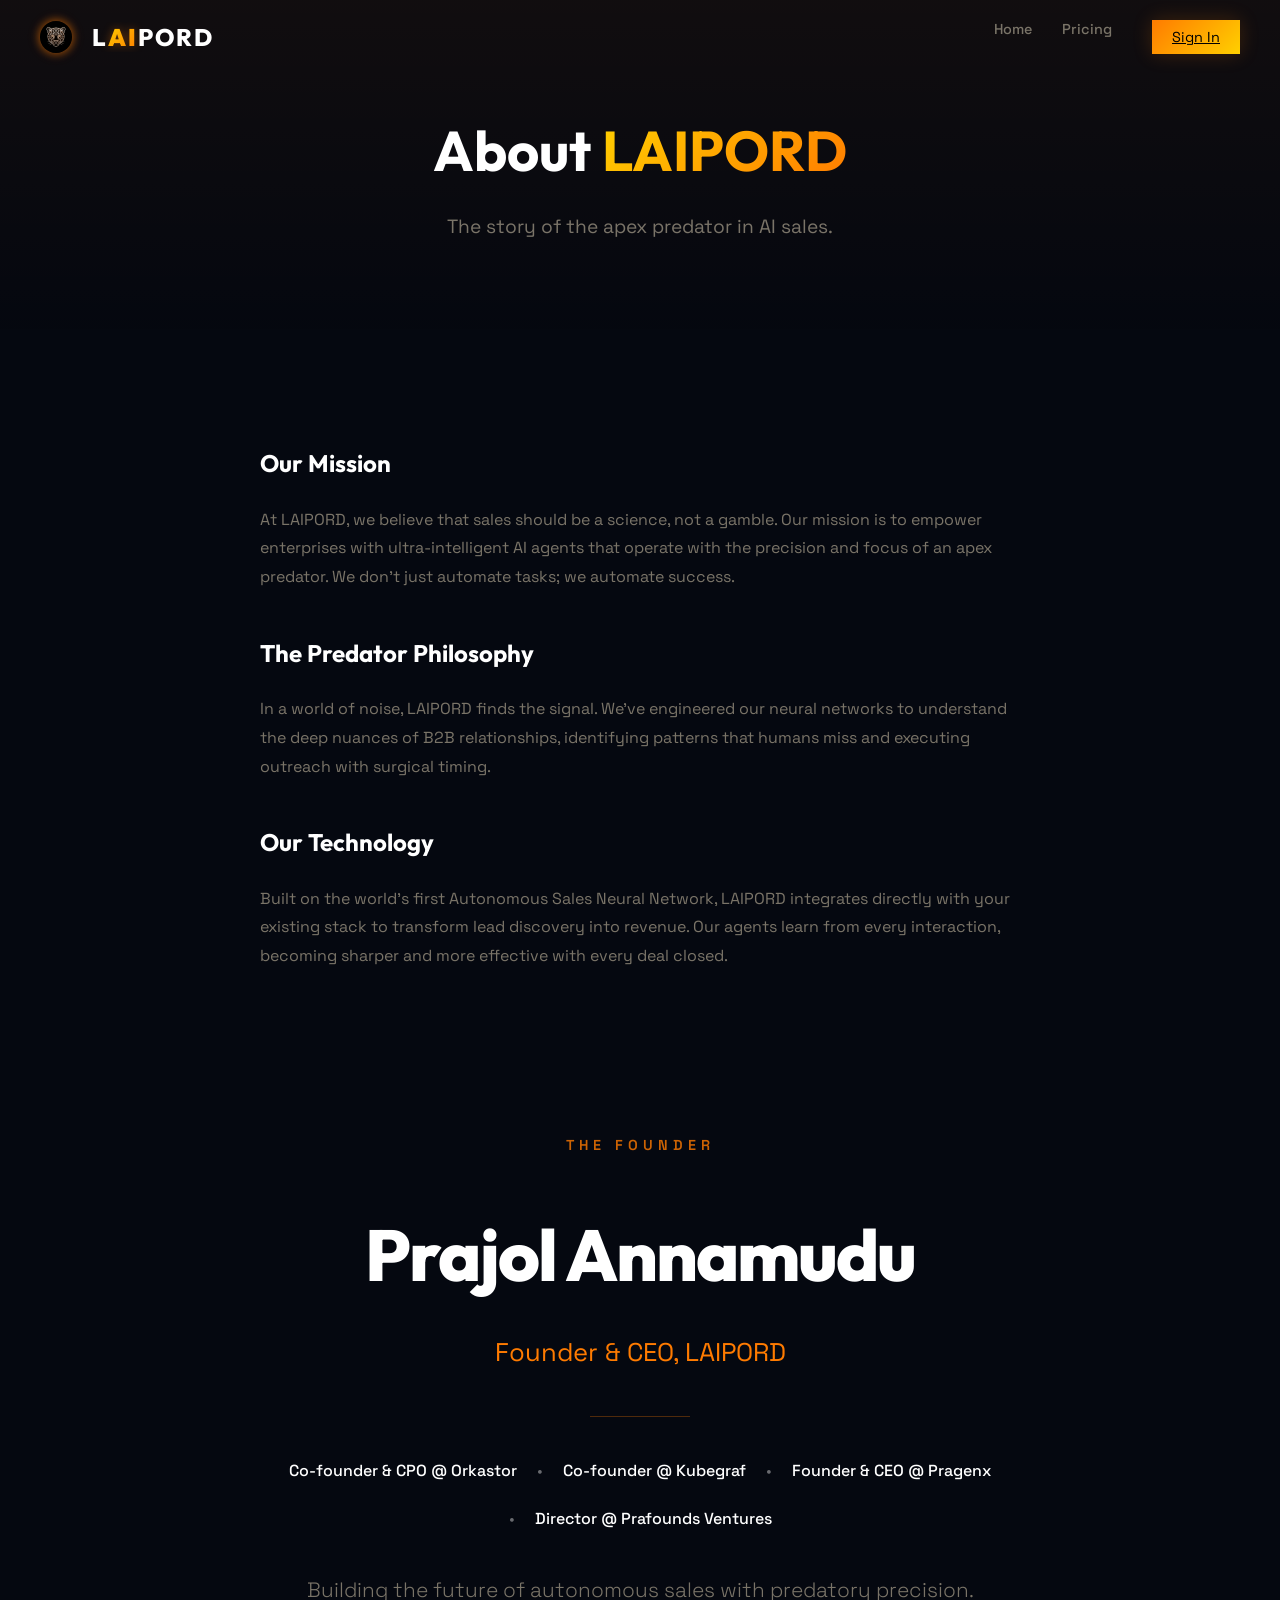
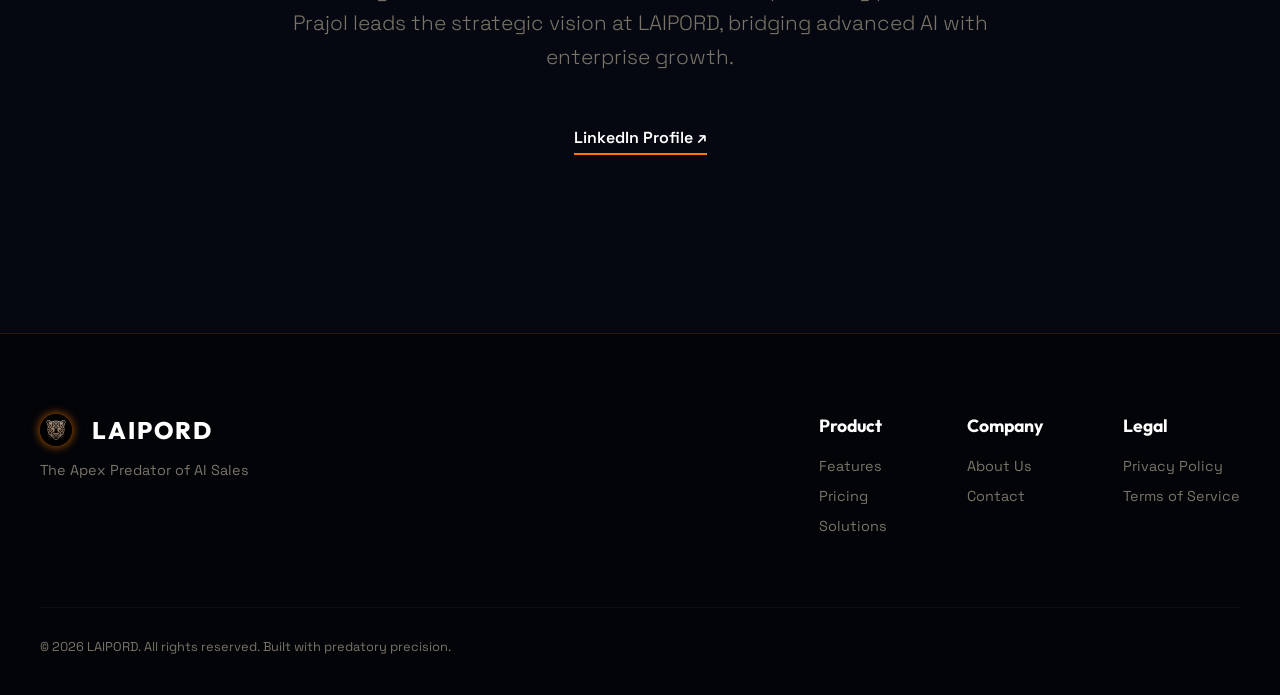
==== commit 731697b9: "Enhance brand visibility: Add logo to hero, standardize footers across all pages, and add Open Graph" ====
--- a/about.html
+++ b/about.html
@@ -4,6 +4,7 @@
     <meta charset="UTF-8">
     <meta name="viewport" content="width=device-width, initial-scale=1.0">
     <title>About Us | LAIPORD AI Sales Engine</title>
+    <link rel="icon" type="image/png" href="logo.png">
     <link rel="preconnect" href="https://fonts.googleapis.com">
     <link href="https://fonts.googleapis.com/css2?family=Outfit:wght@300;400;500;600;700;800;900&family=Space+Grotesk:wght@300;400;500;600;700&display=swap" rel="stylesheet">
     <link rel="stylesheet" href="styles.css">
@@ -116,6 +117,33 @@
     </main>
 
     <footer id="footer">
+        <div class="footer-inner">
+            <div class="footer-brand">
+                <div class="footer-logo-wrap">
+                    <img src="logo.png" alt="Laipord Logo" class="logo-image">
+                    <span class="logo-text">LAIPORD</span>
+                </div>
+                <p class="footer-tagline">The Apex Predator of AI Sales</p>
+            </div>
+            <div class="footer-links">
+                <div class="footer-col">
+                    <h4>Product</h4>
+                    <a href="index.html#features">Features</a>
+                    <a href="pricing.html">Pricing</a>
+                    <a href="index.html#problems">Solutions</a>
+                </div>
+                <div class="footer-col">
+                    <h4>Company</h4>
+                    <a href="about.html">About Us</a>
+                    <a href="mailto:hello@laipord.com">Contact</a>
+                </div>
+                <div class="footer-col">
+                    <h4>Legal</h4>
+                    <a href="privacy.html">Privacy Policy</a>
+                    <a href="terms.html">Terms of Service</a>
+                </div>
+            </div>
+        </div>
         <div class="footer-bottom">
             <p>© 2026 LAIPORD. All rights reserved. Built with predatory precision.</p>
         </div>
--- a/styles.css
+++ b/styles.css
@@ -1160,3 +1160,143 @@
 img {
     content-visibility: auto;
 }
+
+/* Impactful Problems Section Redesign */
+.problems-grid {
+    display: grid;
+    grid-template-columns: repeat(auto-fit, minmax(350px, 1fr));
+    gap: 30px;
+}
+
+.problem-card {
+    background: rgba(255, 255, 255, 0.02);
+    border: 1px solid rgba(255, 255, 255, 0.05);
+    border-radius: 24px;
+    padding: 40px;
+    transition: var(--transition-base);
+    position: relative;
+    overflow: hidden;
+}
+
+.problem-card.active {
+    border-color: rgba(255, 123, 0, 0.3);
+    background: rgba(255, 123, 0, 0.02);
+}
+
+.problem-card:hover {
+    transform: translateY(-10px);
+    background: rgba(255, 255, 255, 0.04);
+    border-color: rgba(255, 255, 255, 0.1);
+}
+
+.audience-header {
+    display: flex;
+    align-items: center;
+    gap: 15px;
+    margin-bottom: 30px;
+}
+
+.audience-icon {
+    width: 50px;
+    height: 50px;
+    border-radius: 12px;
+    display: flex;
+    align-items: center;
+    justify-content: center;
+    font-size: 1.5rem;
+}
+
+.audience-header h3 {
+    font-family: var(--f-heading);
+    font-size: 1.25rem;
+    color: #fff;
+}
+
+.problem-stack {
+    display: flex;
+    flex-direction: column;
+    gap: 20px;
+}
+
+.problem-row {
+    background: rgba(0, 0, 0, 0.2);
+    border-radius: 16px;
+    overflow: hidden;
+    display: flex;
+    flex-direction: column;
+}
+
+.prob-side-bad, .prob-side-good {
+    padding: 15px 20px;
+}
+
+.prob-side-bad {
+    background: rgba(255, 0, 0, 0.05);
+    border-bottom: 1px solid rgba(255, 255, 255, 0.05);
+}
+
+.prob-side-good {
+    background: rgba(0, 255, 0, 0.03);
+}
+
+.prob-label {
+    font-size: 0.65rem;
+    font-weight: 800;
+    text-transform: uppercase;
+    letter-spacing: 1px;
+    color: var(--c-text-muted);
+    margin-bottom: 5px;
+}
+
+.label-gold {
+    color: var(--c-gold-primary);
+}
+
+.prob-side-bad p {
+    font-size: 0.9rem;
+    color: rgba(255, 255, 255, 0.6);
+}
+
+.prob-side-good p {
+    font-size: 0.95rem;
+    color: #fff;
+    font-weight: 600;
+}
+
+.stat-box {
+    background: rgba(255, 123, 0, 0.1);
+    border: 1px solid rgba(255, 123, 0, 0.3);
+    padding: 20px;
+    border-radius: 16px;
+    text-align: center;
+    color: #fff;
+}
+
+.stat-val {
+    font-size: 2rem;
+    font-weight: 900;
+    font-family: var(--f-heading);
+    line-height: 1;
+    margin-bottom: 5px;
+    color: var(--c-gold-primary);
+}
+
+.stat-box p {
+    font-size: 0.8rem;
+    font-weight: 700;
+    opacity: 0.8;
+    color: #fff;
+}
+
+/* Light Theme Overrides */
+[data-theme="light"] .problem-card {
+    background: #fff;
+    border-color: rgba(0,0,0,0.05);
+    box-shadow: 0 10px 30px rgba(0,0,0,0.05);
+}
+
+[data-theme="light"] .audience-header h3 { color: #0A0A0F; }
+[data-theme="light"] .prob-side-bad { background: rgba(0,0,0,0.02); }
+[data-theme="light"] .prob-side-good { background: rgba(255, 123, 0, 0.03); }
+[data-theme="light"] .prob-side-bad p { color: #666; }
+[data-theme="light"] .prob-side-good p { color: #111; }
